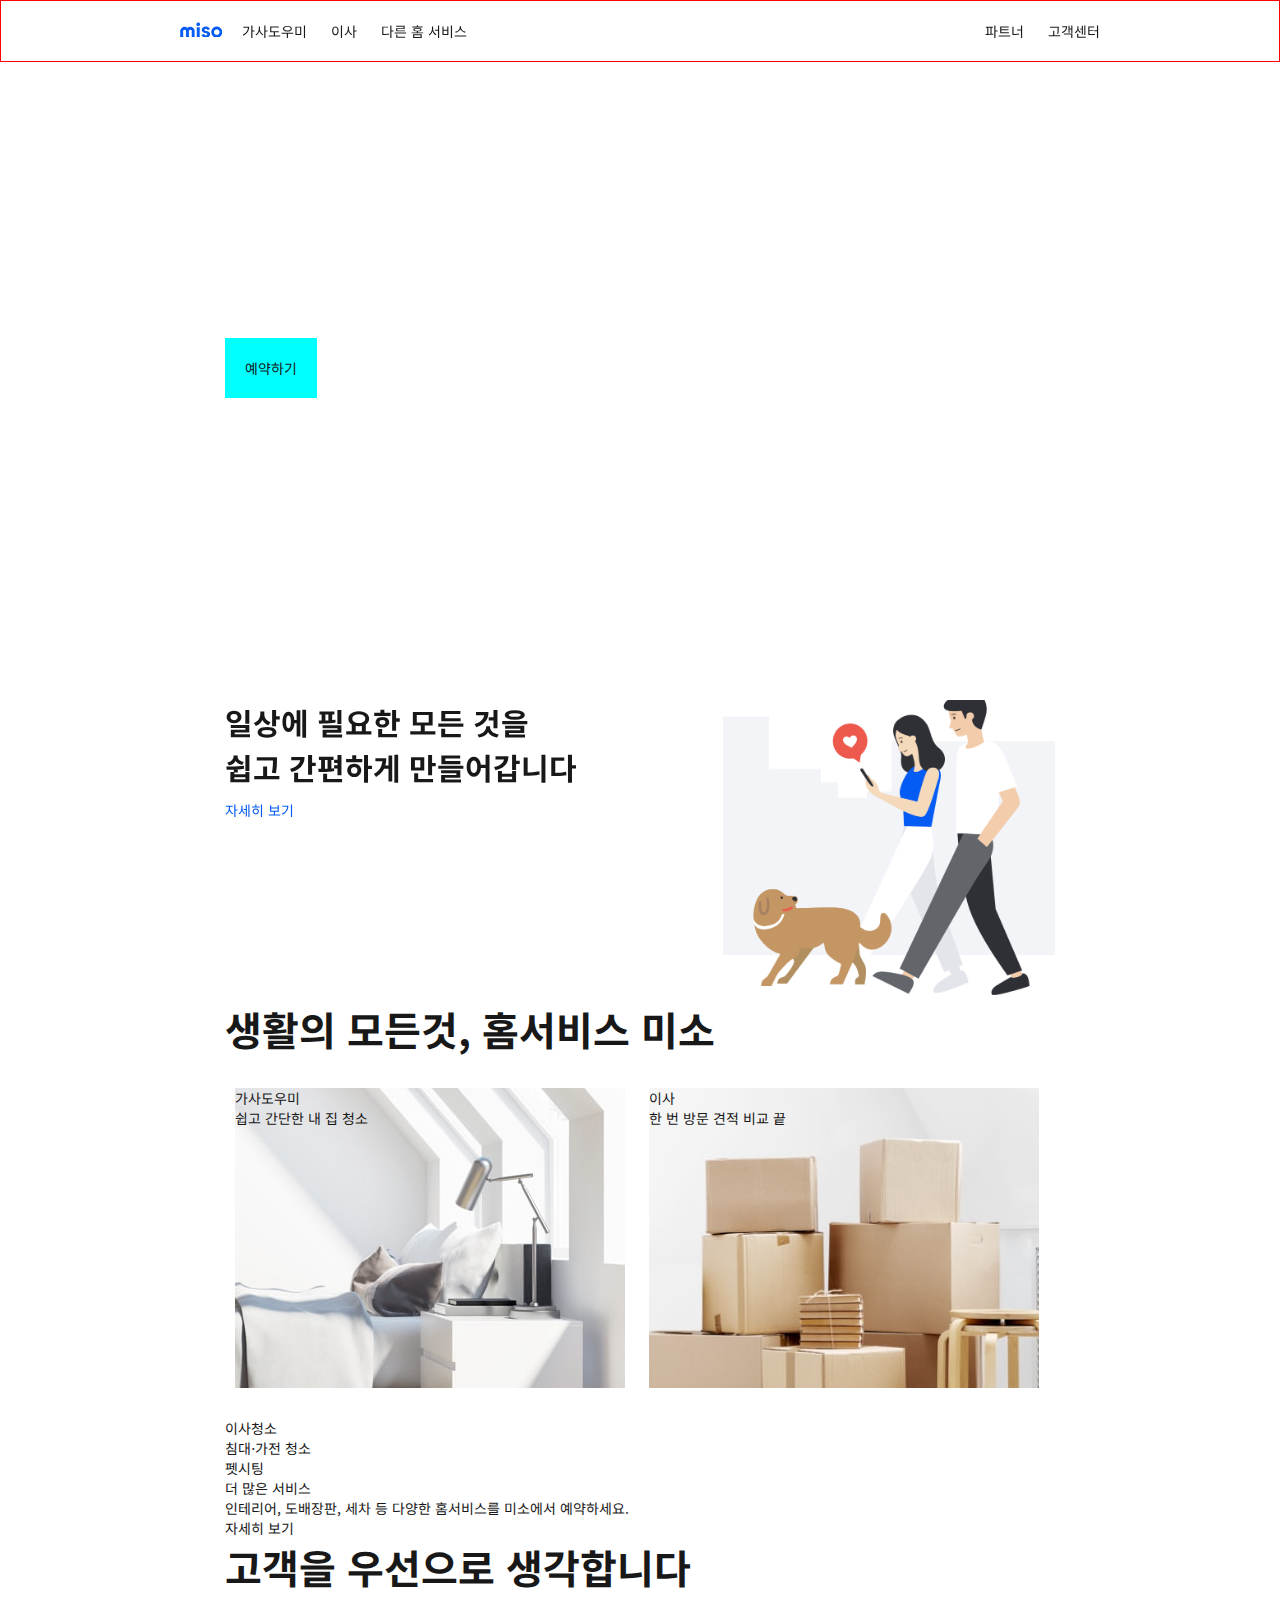
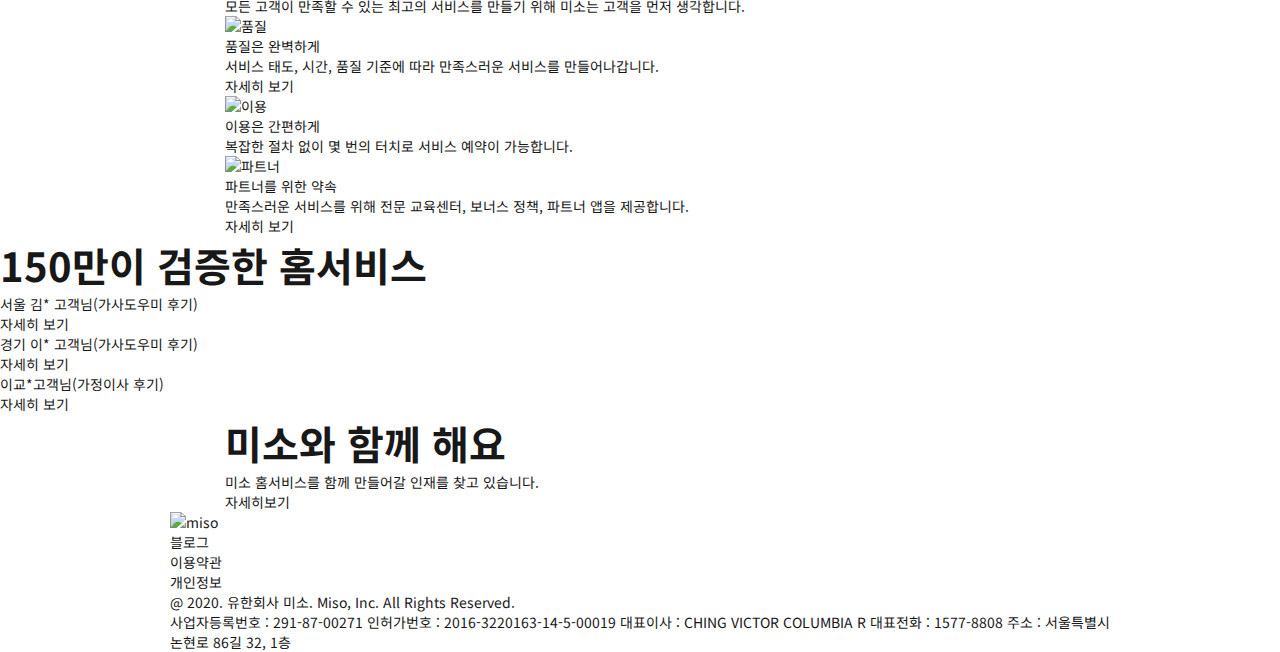
==== main.html @ 829ff360 "미소 css 추가" ====
<!DOCTYPE html>
<html lang="ko">
<head>
    <meta charset="UTF-8">
    <meta name="viewport" content="width=device-width, initial-scale=1.0">
    <meta http-equiv="X-UA-Compatible" content="ie=edge">
    <title>미소</title>
    <link rel="stylesheet" href="./assets/css/reset.css">
    <link rel="stylesheet" href="./assets/css/main.css">
</head>
<body>
    <header class="header">
        <div class="inner-hf">
            <h1 class="header-logo">
                <a href="#">
                    <img src="./assets/images/img-logo.png" alt="miso">
                </a>
            </h1>
            <nav class="header-nav">
                <ul class="header-menu">
                    <li><a href="" title="가사도우미 서비스">가사도우미</a></li>
                    <li><a href="" title="이사 서비스">이사</a></li>
                    <li>
                        <span title="다른 홈 서비스:이사청소, 침대가전청소, 펫시팅, 더많은 서비스" tabindex="0">다른 홈 서비스</span>
                        <ul class="header-menu-list" hidden>
                            <li><a href="" title="이사청소 서비스">이사청소</a></li>
                            <li><a href="" title="침대가전청소 서비스">침대&sdot;가전 청소</a></li>
                            <li><a href="" title="펫시팅 서비스">펫시팅</a></li>
                            <li><a href="" title="인테리어, 도배장판, 세차 등 다양한 홈서비스">더 많은 서비스</a></li>
                        </ul>                    
                    </li>
                </ul>
                <ul class="header-submenu">
                    <li><a href="">파트너</a></li>
                    <li><a href="">고객센터</a></li>
                </ul>
            </nav>
        </div>
    </header>
    <section class="visual">
        <div class="reservation inner">
            <h2 class="a11y-hidden">
                미소의 예약하기
            </h2>
            <a href="./reservation/reservation.html">예약하기</a>
            <strong>미소<br/> 일상의 변화</strong>
            <p>모두의 일상이 행복하도록<br/> 미소가 함께할게요</p>
        </div>
    </section>
    <section class="branding inner">
        <h2 class="a11y-hidden">
            미소는 이런 회사입니다.
        </h2>
        <a href="#" class="link">자세히 보기</a>
        <p>일상에 필요한 모든 것을<br/> 쉽고 간편하게 만들어갑니다</p>
    </section>
    <main class="main inner">
        <h2 class="a11y-hidden">            
            미소의 전체 서비스
        </h2>
        <em >생활의 모든것, 홈서비스 미소</em>
        <section class="main-helper">
            <a href="#">
                <h3>가사도우미</h3>
                <p>쉽고 간단한 내 집 청소</p>
            </a>
        </section>
        <section class="main-move">
            <a href="#">
                <h3>이사</h3>
                <p>한 번 방문 견적 비교 끝</p>
            </a>
        </section>
        <section class="main-cleaning">
            <a href="#">
                <h3>이사청소</h3>
            </a>
        </section>
        <section class="main-living">
            <a href="#">
                <h3>침대&sdot;가전 청소</h3>
            </a>
        </section>
        <secion class="main-pet">
            <a href="#">
                <h3>펫시팅</h3>
            </a>
        </secion>
        <section class="main-serviceMore">
           <h3>더 많은 서비스</h3> 
           <p>인테리어, 도배장판, 세차 등 다양한 홈서비스를 미소에서 예약하세요.</p>
           <a href="">자세히 보기</a>
        </section>
    </main>
    <section class="belief inner">
        <h2 class="a11y-hidden">
            미소의 브랜드 철학
        </h2>
        <em>고객을 우선으로 생각합니다</em>
        <p>모든 고객이 만족할 수 있는 최고의 서비스를 만들기 위해 미소는 고객을 먼저 생각합니다.</p>
        <article class="belief-quality">
            <img src="" alt="품질">
            <p>품질은 완벽하게</p>
            <p>서비스 태도, 시간, 품질 기준에 따라 만족스러운 서비스를 만들어나갑니다.</p>
            <a href="#">자세히 보기</a>
        </article>
        <article class="belief-use">
            <img src="" alt="이용">
            <p>이용은 간편하게</p>
            <p>복잡한 절차 없이 몇 번의 터치로 서비스 예약이 가능합니다.</p>
            <div class="app-store">
                <a href="" title="app store download"></a>
                <a href=""title="google play store download"></a>
            </div>
        </article>
        <article class="belief-partner">
            <img src="" alt="파트너">
            <p>파트너를 위한 약속</p>
            <p>만족스러운 서비스를 위해 전문 교육센터, 보너스 정책, 파트너 앱을 제공합니다.</p>
            <a href="#">자세히 보기</a>
        </article>        
    </section>
    <section class="review">
        <h2 class="a11y-hidden">
            미소 서비스의 리뷰입니다.
        </h2>
        <em>150만이 검증한 홈서비스</em>
        <article class="review-box">
            <div></div>
            <p>서울 김* 고객님(가사도우미 후기)</p>
            <p></p>
            <a href="" title="리뷰 자세히보기">자세히 보기</a>
        </article>
        <article class="review-box">
            <div></div>
            <p>경기 이* 고객님(가사도우미 후기)</p>
            <p></p>
            <a href="" title="리뷰 자세히보기">자세히 보기</a>
        </article>
        <article class="review-box">
            <div></div>
            <p>이교*고객님(가정이사 후기)</p>
            <p></p>
            <a href="" title="리뷰 자세히보기">자세히 보기</a>
        </article>
    </section>
    <section class="together inner">
        <h2 class="a11y-hidden">
            미소의 인재채용 
        </h2>        
        <em>미소와 함께 해요</em>
        <p>미소 홈서비스를 함께 만들어갈 인재를 찾고 있습니다.</p>
        <a href="#" title="인재채용 자세히보기">자세히보기</a>
    </section>
    <div class="footer-bg">
        <footer class="footer inner-hf">
            <a href="#"><img src="" alt="miso"></a>
            <ul>
                <li><a href="">블로그</a></li>
                <li><a href="">이용약관</a></li>
                <li><a href="">개인정보</a></li>
            </ul>
            <small class="copyright">@ 2020. 유한회사 미소. Miso, Inc. All Rights Reserved.</small>
            <address class="address">
                <span>사업자등록번호 : 291-87-00271 </span>
                <span>인허가번호 : 2016-3220163-14-5-00019</span>
                <span>대표이사 : CHING VICTOR COLUMBIA R</span>
                <span>대표전화 : <a href="#" tel="1577-8808">1577-8808</a href="" ></span>
                <span>주소 : 서울특별시 논현로 86길 32, 1층</span>
            </address>
            <a href=".header" title="웹 페이지 상단으로 가기"></a>
        </footer>
    </div>
</body>
</html>
---- assets/css/main.css ----
@charset "utf-8";
@import url('https://fonts.googleapis.com/css?family=Montserrat:100,200,300,400,500,600,700,800,900|Noto+Sans+KR:100,300,400,500,700,900&display=swap&subset=korean');

body {
    font-family: 'Noto Sans KR', 'Montserrat', sans-serif;
}
strong {
    font-size: 40px;
    font-weight: 700;
    color:#fff;
}
em {
    font-size: 40px;
    font-weight: 700;
}
.link {
    color:#055cf5;
}
.link::after{

}

/* Header */
.header {
    position: fixed;
    top: 0;
    left: 0;
    width: 100%;
    padding: 20px 0;
    border:1px solid red;
}
.inner-hf {
    width: 940px;
    margin: 0 auto;
}
.inner {
    width: 830px;
    margin: 0 auto;
}
.header .header-logo {
    float: left;
}
.header .header-logo a {
    display: block;
    padding: 0 10px;
}
.header-nav {
}
.header-menu {
    float: left;
}
.header-menu > li {
    display: inline-block;
    padding: 0 10px;
}
.header-menu li > a {}
.header-menu span {}
.header-menu-list {
    float: right;
}
.header-menu-list li {
}
.header-menu-list li a {}
.header-submenu {
    float: right;
    
}
.header-submenu li {
    display: inline-block;
    padding: 0 10px;
}
.header-submenu a {}
/* visual */
.visual {
    height: 700px;
}
.visual .reservation {
    padding: 120px 0;
    position: relative;
}
.reservation a {
    background-color: aqua;
    padding: 20px;
    position: absolute;
    bottom:0;
    left:0;
}
.reservation p {
    color:#fff;
    line-height: 1.5;
}
/* branding */
.branding {
    background-image: url(../images/main-2@2x.png);
    background-size: 40%;
    background-repeat: no-repeat;
    height:300px;
    background-position: bottom right;
    position: relative;
}
.branding .link{
    position: absolute;
    bottom:60%;
}
.branding p{
    font-size: 30px;
    font-weight:bold;
    line-height: 1.5;
}
/* main */
.main-helper, .main-move{
    display:inline-block;
    width:390px;
    height:300px;
    margin: 30px 10px;
}
.main-helper a{
    display:block;
    background: url(../images/main-3-1-desktop@2x.jpg) 100% no-repeat;
    height: 100%;
}
.main-move a{
    display:block;
    background: url(../images/main-3-2-desktop@2x.jpg) 100% no-repeat;
    height: 100%;
}
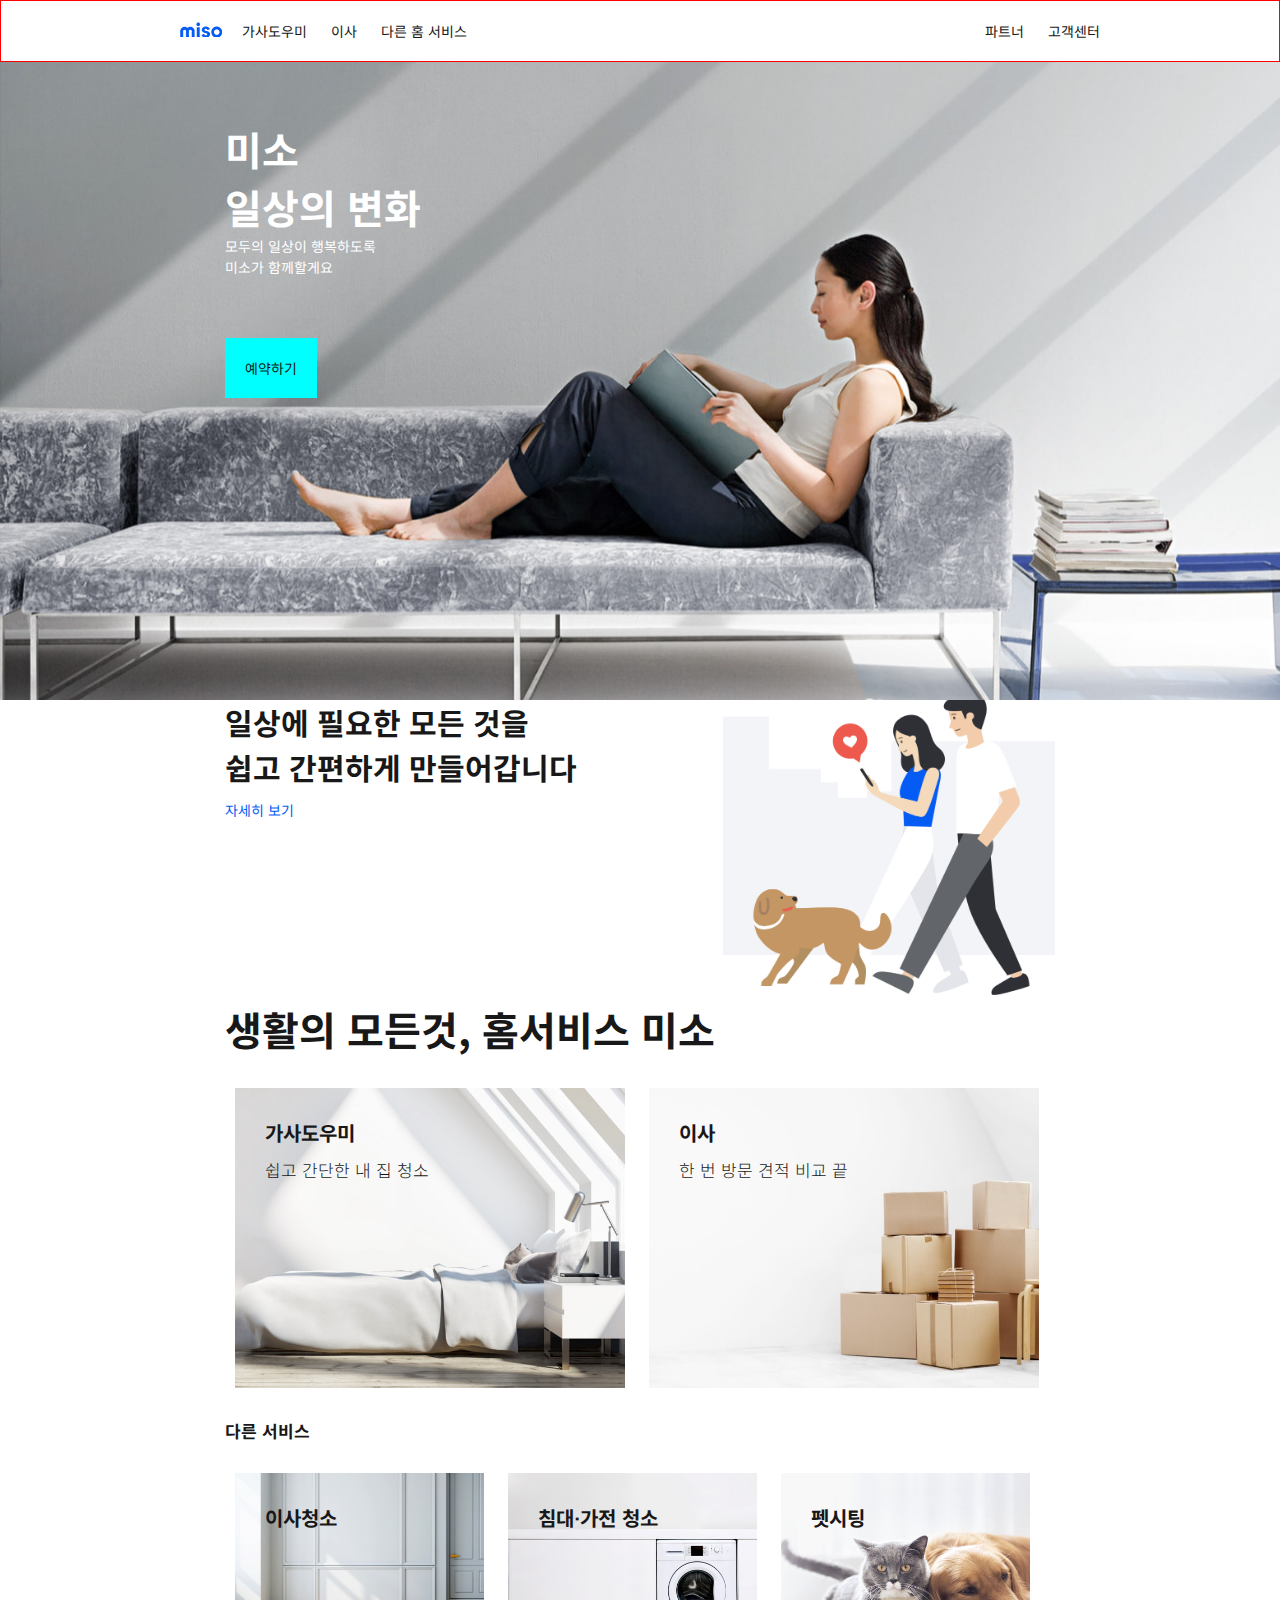
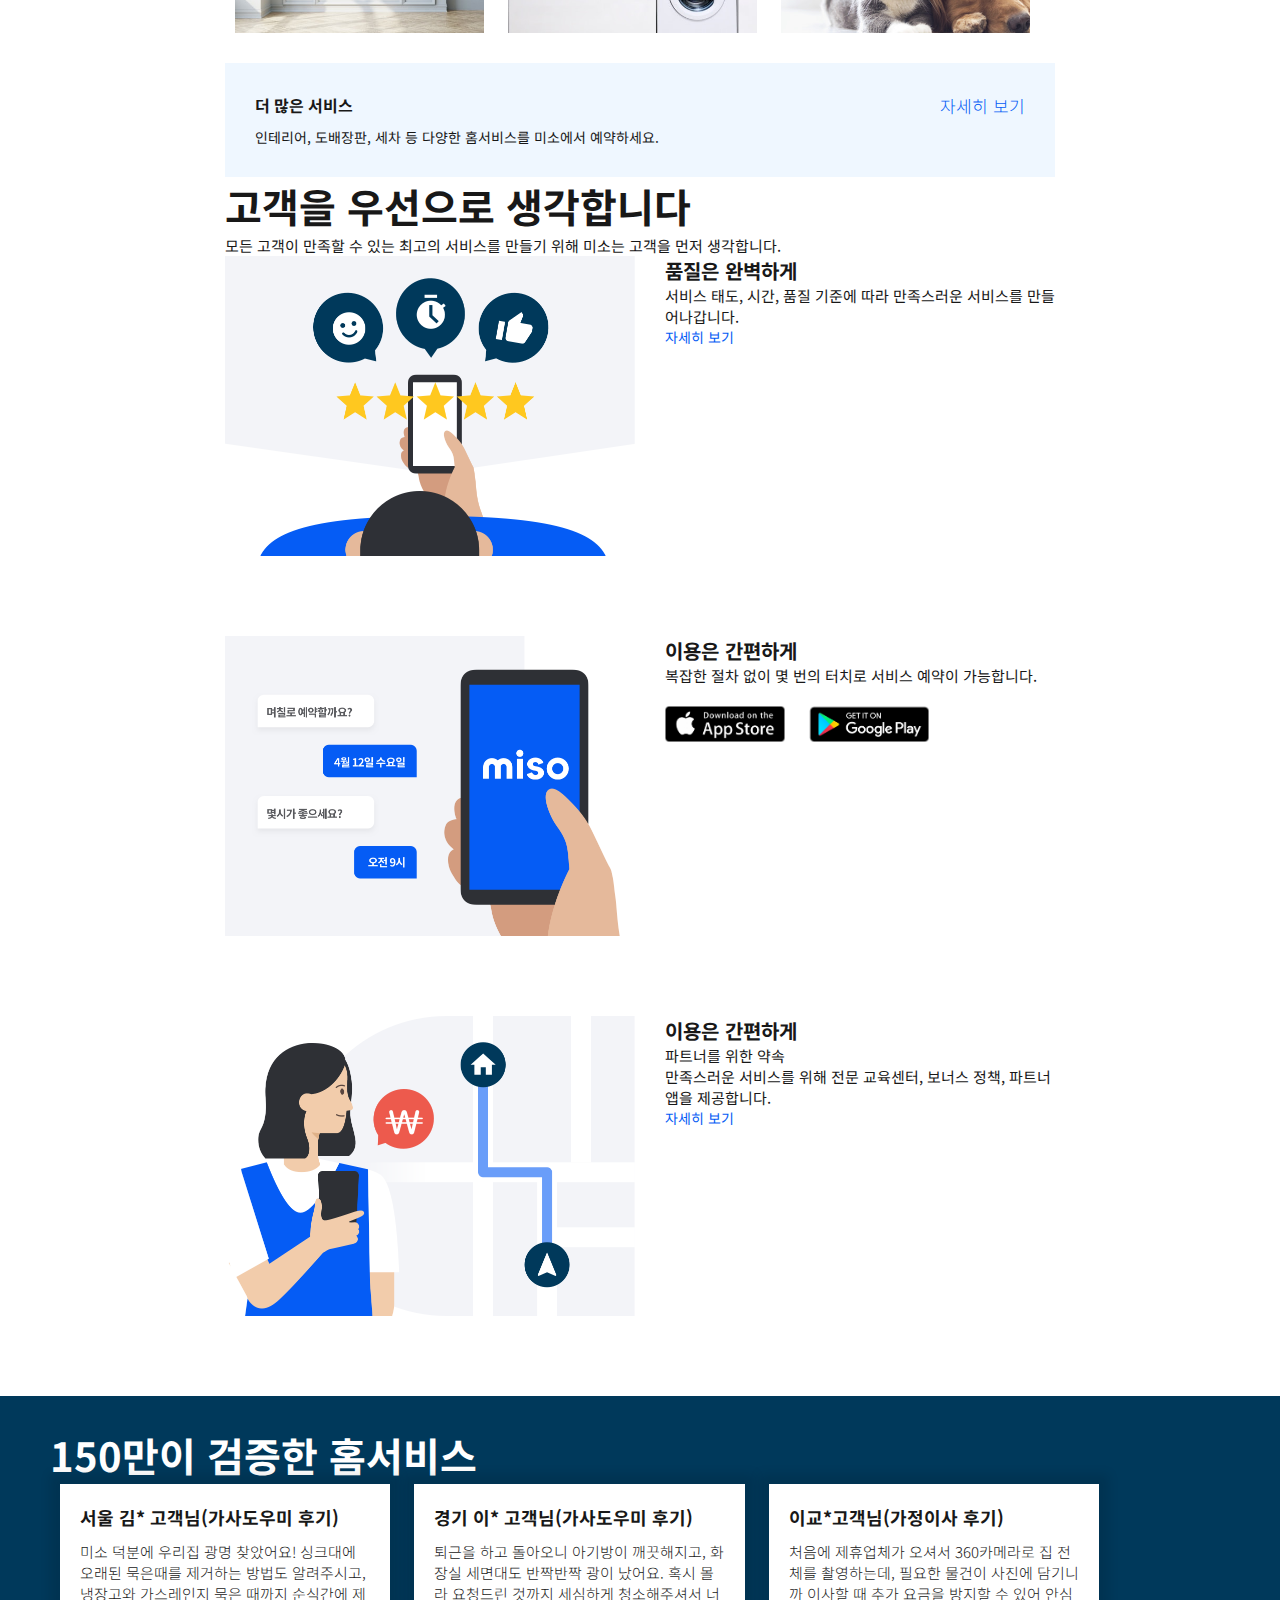
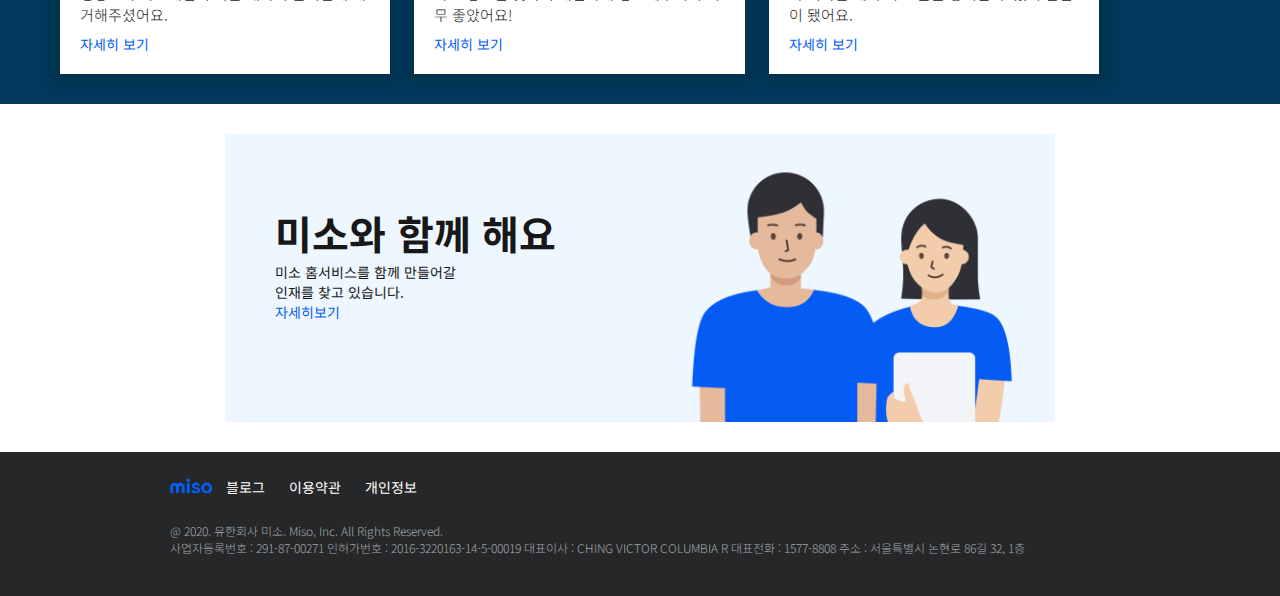
==== commit 9a9fc20e: "미소 메인페이지 수정" ====
--- a/main.html
+++ b/main.html
@@ -71,6 +71,7 @@
                 <p>한 번 방문 견적 비교 끝</p>
             </a>
         </section>
+        <p class="sub-title">다른 서비스</p>
         <section class="main-cleaning">
             <a href="#">
                 <h3>이사청소</h3>
@@ -89,7 +90,7 @@
         <section class="main-serviceMore">
            <h3>더 많은 서비스</h3> 
            <p>인테리어, 도배장판, 세차 등 다양한 홈서비스를 미소에서 예약하세요.</p>
-           <a href="">자세히 보기</a>
+           <a href="#" class="link">자세히 보기</a>
         </section>
     </main>
     <section class="belief inner">
@@ -99,25 +100,26 @@
         <em>고객을 우선으로 생각합니다</em>
         <p>모든 고객이 만족할 수 있는 최고의 서비스를 만들기 위해 미소는 고객을 먼저 생각합니다.</p>
         <article class="belief-quality">
-            <img src="" alt="품질">
-            <p>품질은 완벽하게</p>
+            <img src="./assets/images/main-4-1@2x.png" alt="품질">
+            <p class="title">품질은 완벽하게</p>
             <p>서비스 태도, 시간, 품질 기준에 따라 만족스러운 서비스를 만들어나갑니다.</p>
-            <a href="#">자세히 보기</a>
+            <a href="#" class="link">자세히 보기</a>
         </article>
         <article class="belief-use">
-            <img src="" alt="이용">
-            <p>이용은 간편하게</p>
+            <img src="./assets/images/main-4-2@2x.png" alt="이용">
+            <p class="title">이용은 간편하게</p>
             <p>복잡한 절차 없이 몇 번의 터치로 서비스 예약이 가능합니다.</p>
             <div class="app-store">
                 <a href="" title="app store download"></a>
-                <a href=""title="google play store download"></a>
+                <a href="" title="google play store download"></a>
             </div>
         </article>
         <article class="belief-partner">
-            <img src="" alt="파트너">
-            <p>파트너를 위한 약속</p>
+            <img src="./assets/images/main-4-3@2x.png" alt="파트너">
+            <p class="title">이용은 간편하게</p>
+            <p >파트너를 위한 약속</p>
             <p>만족스러운 서비스를 위해 전문 교육센터, 보너스 정책, 파트너 앱을 제공합니다.</p>
-            <a href="#">자세히 보기</a>
+            <a href="#" class="link">자세히 보기</a>
         </article>        
     </section>
     <section class="review">
@@ -127,21 +129,21 @@
         <em>150만이 검증한 홈서비스</em>
         <article class="review-box">
             <div></div>
-            <p>서울 김* 고객님(가사도우미 후기)</p>
-            <p></p>
-            <a href="" title="리뷰 자세히보기">자세히 보기</a>
+            <p class="title">서울 김* 고객님(가사도우미 후기)</p>
+            <p class="txt">미소 덕분에 우리집 광명 찾았어요! 싱크대에 오래된 묵은때를 제거하는 방법도 알려주시고, 냉장고와 가스레인지 묵은 때까지 순식간에 제거해주셨어요.</p>
+            <a href="" class="link" title="리뷰 자세히보기">자세히 보기</a>
         </article>
         <article class="review-box">
             <div></div>
-            <p>경기 이* 고객님(가사도우미 후기)</p>
-            <p></p>
-            <a href="" title="리뷰 자세히보기">자세히 보기</a>
+            <p class="title">경기 이* 고객님(가사도우미 후기)</p>
+            <p class="txt">퇴근을 하고 돌아오니 아기방이 깨끗해지고, 화장실 세면대도 반짝반짝 광이 났어요. 혹시 몰라 요청드린 것까지 세심하게 청소해주셔서 너무 좋았어요!</p>
+            <a href="" class="link" title="리뷰 자세히보기">자세히 보기</a>
         </article>
         <article class="review-box">
             <div></div>
-            <p>이교*고객님(가정이사 후기)</p>
-            <p></p>
-            <a href="" title="리뷰 자세히보기">자세히 보기</a>
+            <p class="title">이교*고객님(가정이사 후기)</p>
+            <p class="txt">처음에 제휴업체가 오셔서 360카메라로 집 전체를 촬영하는데, 필요한 물건이 사진에 담기니까 이사할 때 추가 요금을 방지할 수 있어 안심이 됐어요.</p>
+            <a href="#" class="link" title="리뷰 자세히보기">자세히 보기</a>
         </article>
     </section>
     <section class="together inner">
@@ -149,12 +151,12 @@
             미소의 인재채용 
         </h2>        
         <em>미소와 함께 해요</em>
-        <p>미소 홈서비스를 함께 만들어갈 인재를 찾고 있습니다.</p>
-        <a href="#" title="인재채용 자세히보기">자세히보기</a>
+        <p>미소 홈서비스를 함께 만들어갈<br/> 인재를 찾고 있습니다.</p>
+        <a href="#" class="link"title="인재채용 자세히보기">자세히보기</a>
     </section>
     <div class="footer-bg">
-        <footer class="footer inner-hf">
-            <a href="#"><img src="" alt="miso"></a>
+        <footer class="footer inner-hf clearfix">
+            <a href="#"><img src="./assets/images/img-logo.png" alt="miso"></a>
             <ul>
                 <li><a href="">블로그</a></li>
                 <li><a href="">이용약관</a></li>
--- a/assets/css/main.css
+++ b/assets/css/main.css
@@ -4,6 +4,7 @@
 body {
     font-family: 'Noto Sans KR', 'Montserrat', sans-serif;
 }
+
 strong {
     font-size: 40px;
     font-weight: 700;
@@ -28,6 +29,8 @@
     width: 100%;
     padding: 20px 0;
     border:1px solid red;
+    z-index: 999;
+    background-color: #fff;
 }
 .inner-hf {
     width: 940px;
@@ -73,6 +76,8 @@
 /* visual */
 .visual {
     height: 700px;
+    background: url(../images/main-01-desktop.jpg) no-repeat;
+    background-size: cover;
 }
 .visual .reservation {
     padding: 120px 0;
@@ -116,11 +121,205 @@
 }
 .main-helper a{
     display:block;
-    background: url(../images/main-3-1-desktop@2x.jpg) 100% no-repeat;
+    background: url(../images/main-3-1-desktop@2x.jpg) 50% 50% no-repeat;
+    background-size: cover;
     height: 100%;
 }
 .main-move a{
     display:block;
-    background: url(../images/main-3-2-desktop@2x.jpg) 100% no-repeat;
-    height: 100%;
+    background: url(../images/main-3-2-desktop@2x.jpg) 50% 50% no-repeat;
+    background-size: cover;
+    height: 100%;
+}
+.main h3 {
+    font-size: 20px;
+    font-weight: bold;
+    margin-bottom: 10px;
+}
+.main .sub-title {
+    font-size: 1.7rem;
+    font-weight: bold;
+}
+.main-cleaning, .main-living, .main-pet{
+    display:inline-block;
+    width: 30%;
+    height:160px;
+    margin: 30px 10px;
+}
+.main-cleaning a{
+    display:block;
+    background: url(../images/main-3-3-desktop@2x.jpg) 50% 50% no-repeat;
+    background-size: cover;
+    height: 100%;
+}
+.main-living a{
+    display:block;
+    background: url(../images/main-3-4-desktop@2x.jpg) 50% 50% no-repeat;
+    background-size: cover;
+    height: 100%;
+}
+.main-pet a{
+    display:block;
+    background: url(../images/main-3-5-desktop@2x.jpg) 50% 50% no-repeat;
+    background-size: cover;
+    height: 100%;
+}
+.main h3 {
+    font-size: 2rem;
+    font-weight: bold;
+    padding-top: 30px;
+}
+.main [class^="main-"]>a{
+    font-size: 1.7rem;
+    font-weight: 300;
+    padding-left: 30px;
+}
+.main-serviceMore {
+    position: relative;
+    background-color: #eff7ff;
+    padding: 30px;
+}
+.main-serviceMore h3 {
+    font-size: 1.6rem;
+    font-weight: bold;
+    padding: 0;
+}
+.main-serviceMore h3::before {
+    content: "";
+}
+.main-serviceMore p {
+    font-size: 1.4rem;
+}
+.main-serviceMore a {
+    position: absolute;
+    top: 30px;
+    right: 30px;
+}
+/* 브래든 철학 */
+.belief p {
+    font-size: 1.7rem;
+    font-weight: 400;
+}
+.belief img {
+    /* display:inline-block; */
+    width: 410px;
+    height: 300px;
+    float: left;
+    margin-right: 30px;
+}
+[class^="belief-"] {
+    width: 100%;
+    height: 380px;
+    
+}
+.belief .title {
+    font-size: 2rem;
+    font-weight: bold;
+}
+.belief P {
+    font-size: 1.5rem;
+    font-weight: 400;
+}
+.belief .app-store a {
+    
+} {}
+.belief .app-store a:nth-child(1) {
+    display: inline-block;
+    width: 120px;
+    height: 60px;
+    background: url(../images/appstore.png) no-repeat;
+    background-size: 100%;
+    margin: 20px 20px 0 0;
+}
+.belief .app-store a:nth-child(2) {
+    display: inline-block;
+    width: 120px;
+    height: 60px;
+    background: url(../images/googleplay.png) no-repeat;
+    background-size: 100%;
+}
+.review {
+    padding: 30px 50px;
+    background-color: #00395b;
+}
+.review em {
+    display: block;
+    color: #fff;
+}
+.review-box {
+    position: relative;
+    display: inline-block;
+    width: 28%;
+    height: 190px;
+    background-color: #fff;
+    box-shadow: 0 0 10px 10px rgba(0,0,0,.1);
+    margin: 0 10px;
+    padding: 20px;
+}
+.review-box .title {
+    font-size: 1.8rem;
+    font-weight: bold;
+    line-height: 1.5;
+    padding-bottom: 10px;
+}
+.review-box .txt {
+    font-size: 1.5rem;
+    font-weight: 300;
+    height: 86px;
+    overflow: hidden;
+}
+.review-box .link {
+    position: absolute;
+    bottom: 20px;
+    left: 20px;
+}
+/* 인재채용 */
+.together {
+    padding: 70px 50px 100px;
+    background-color: #eef7ff;
+    margin: 30px auto;
+    background-image: url(../images/hiring@2x.png);
+    background-repeat: no-repeat;
+    background-position: right bottom;
+    background-size: contain;
+}
+.together h2 {
+    font-size: 2rem;
+
+}
+
+/* footer */
+.footer-bg {
+    background: #262728;
+
+}
+.footer {
+    padding: 20px 0;
+}
+.footer img {
+    
+}
+.footer ul {
+    display:inline-block;
+}
+.footer li {
+    display: inline-block;
+    color: #fff;
+    padding: 5px 10px;
+}
+.footer a {
+    display:inline-block;
+}
+.copyright {
+    display: block;
+    color: #a3a7ae;
+    font-size: 1.2rem;
+    font-weight: 300;
+    margin-top: 20px;
+}
+.address {
+    display: block;
+    color: #a3a7ae;
+    font-size: 1.2rem;
+    font-weight: 300;
 }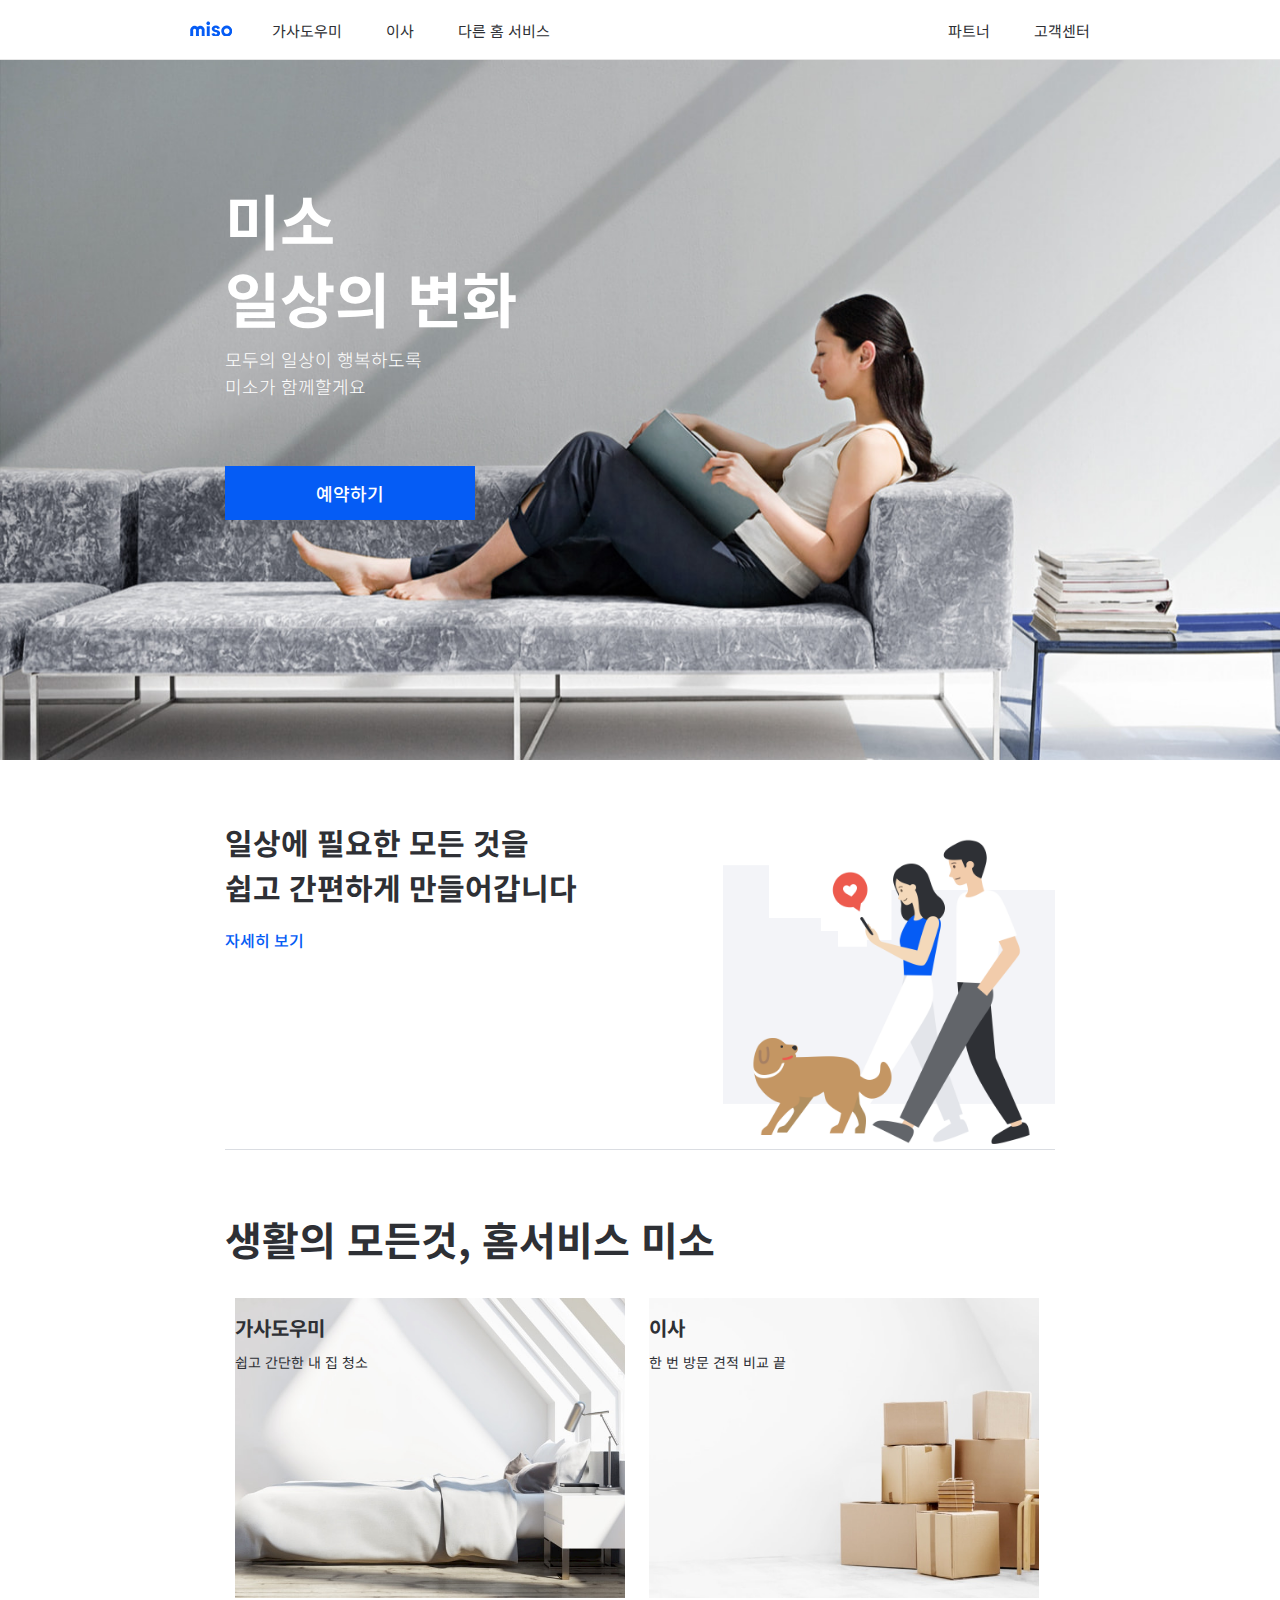
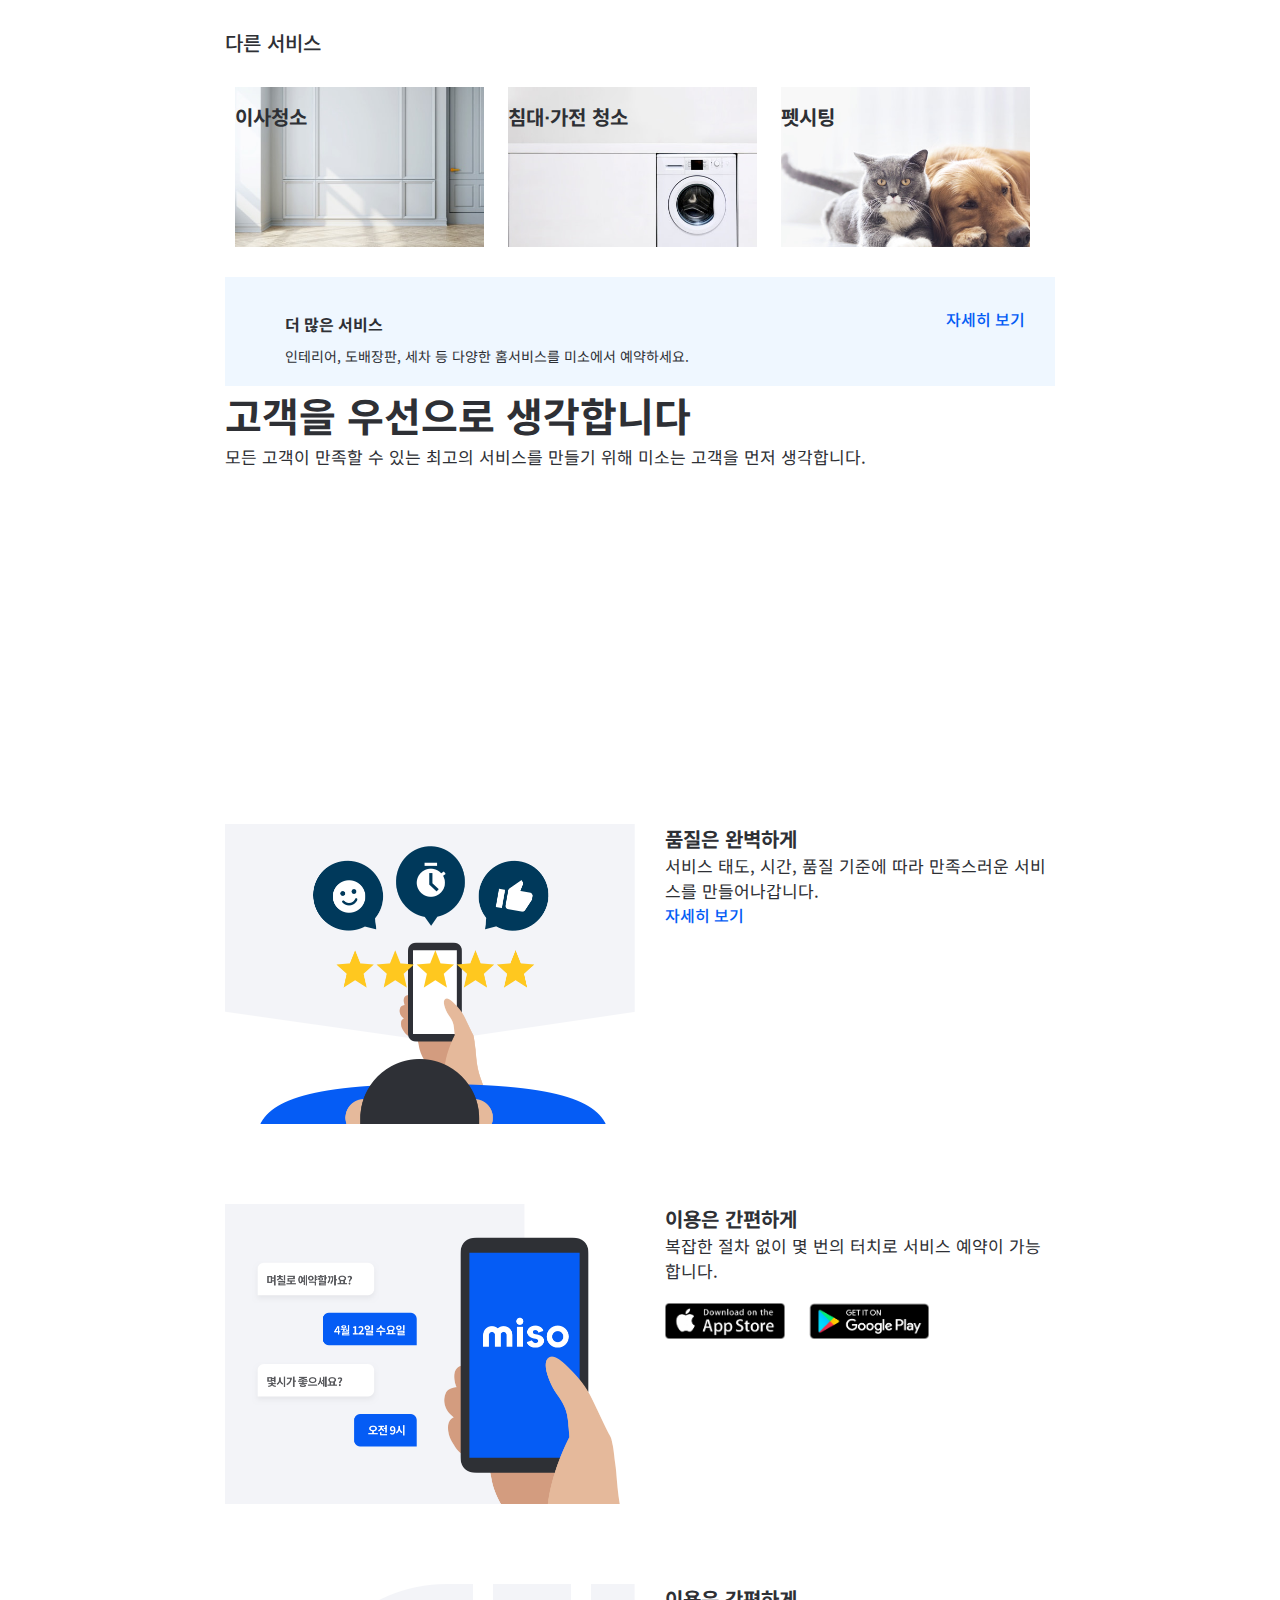
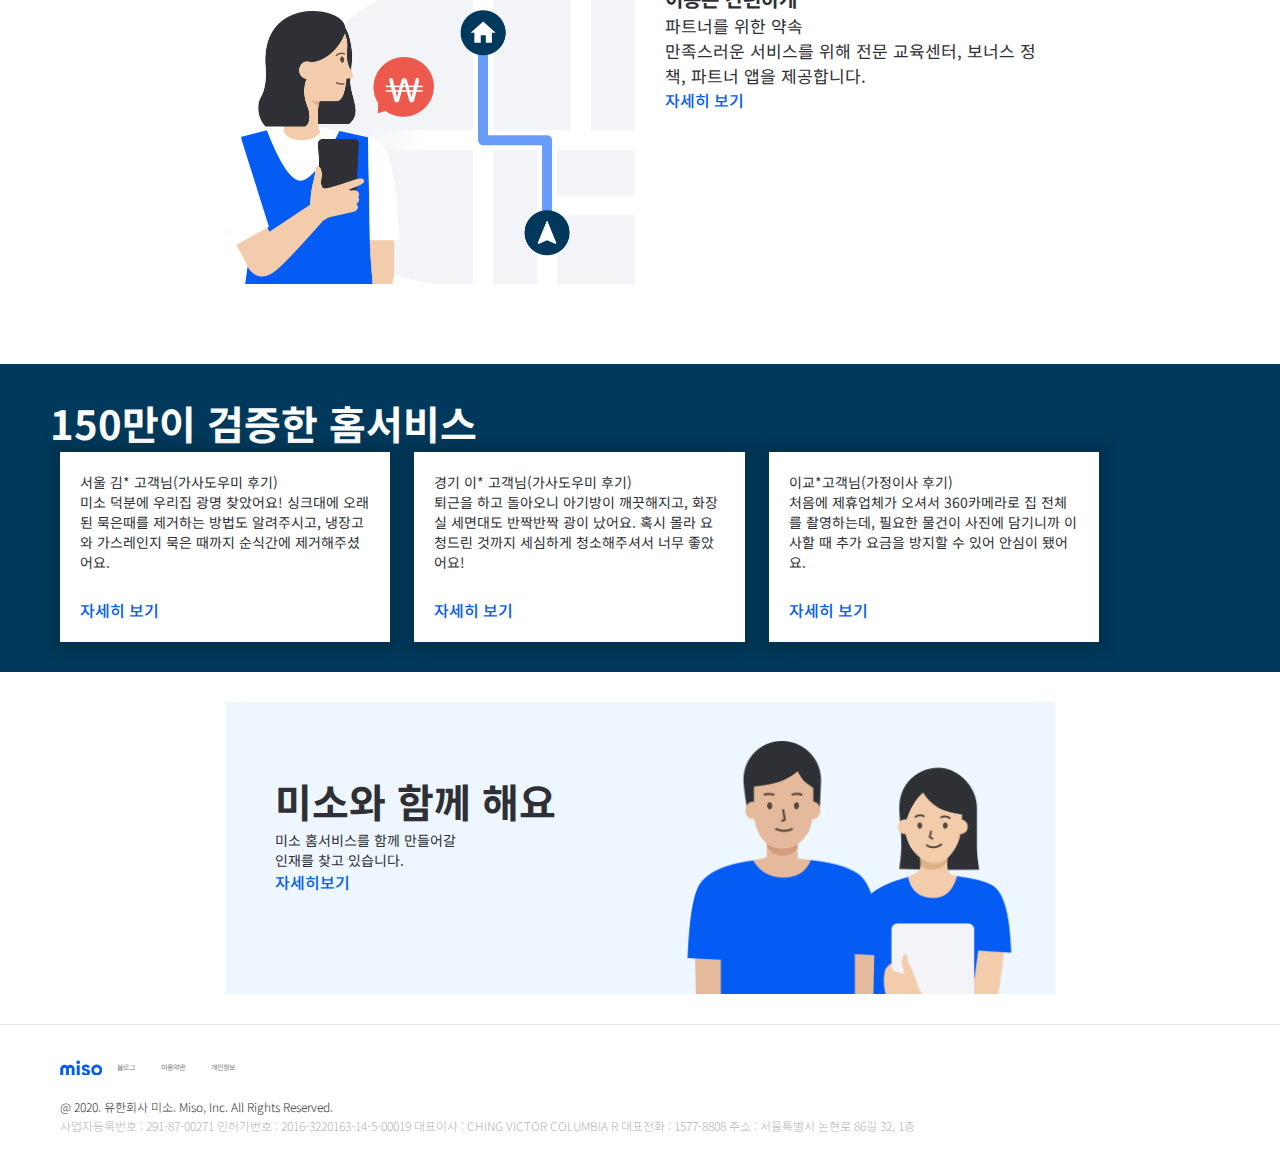
==== commit 1ba5f9b8: "미소 css 모듈화" ====
--- a/main.html
+++ b/main.html
@@ -6,7 +6,7 @@
     <meta http-equiv="X-UA-Compatible" content="ie=edge">
     <title>미소</title>
     <link rel="stylesheet" href="./assets/css/reset.css">
-    <link rel="stylesheet" href="./assets/css/main.css">
+    <link rel="stylesheet" href="./assets/css/style.css">
 </head>
 <body>
     <header class="header">
@@ -21,7 +21,8 @@
                     <li><a href="" title="가사도우미 서비스">가사도우미</a></li>
                     <li><a href="" title="이사 서비스">이사</a></li>
                     <li>
-                        <span title="다른 홈 서비스:이사청소, 침대가전청소, 펫시팅, 더많은 서비스" tabindex="0">다른 홈 서비스</span>
+                        <span title="다른 홈 서비스:이사청소, 침대가전청소, 펫시팅, 더많은 서비스" tabindex="0">
+                            <a href="./more.html">다른 홈 서비스</a></span>
                         <ul class="header-menu-list" hidden>
                             <li><a href="" title="이사청소 서비스">이사청소</a></li>
                             <li><a href="" title="침대가전청소 서비스">침대&sdot;가전 청소</a></li>
@@ -42,9 +43,9 @@
             <h2 class="a11y-hidden">
                 미소의 예약하기
             </h2>
-            <a href="./reservation/reservation.html">예약하기</a>
-            <strong>미소<br/> 일상의 변화</strong>
-            <p>모두의 일상이 행복하도록<br/> 미소가 함께할게요</p>
+            <a class="btn-reservation" href="./reservation/reservation.html">예약하기</a>
+            <strong class="visual-title">미소<br/> 일상의 변화</strong>
+            <p  class="visual-txt">모두의 일상이 행복하도록<br/> 미소가 함께할게요</p>
         </div>
     </section>
     <section class="branding inner">
@@ -52,13 +53,13 @@
             미소는 이런 회사입니다.
         </h2>
         <a href="#" class="link">자세히 보기</a>
-        <p>일상에 필요한 모든 것을<br/> 쉽고 간편하게 만들어갑니다</p>
+        <p class="branding-title">일상에 필요한 모든 것을<br/> 쉽고 간편하게 만들어갑니다</p>
     </section>
     <main class="main inner">
         <h2 class="a11y-hidden">            
             미소의 전체 서비스
         </h2>
-        <em >생활의 모든것, 홈서비스 미소</em>
+        <em class="main-title">생활의 모든것, 홈서비스 미소</em>
         <section class="main-helper">
             <a href="#">
                 <h3>가사도우미</h3>
@@ -88,17 +89,17 @@
             </a>
         </secion>
         <section class="main-serviceMore">
-           <h3>더 많은 서비스</h3> 
-           <p>인테리어, 도배장판, 세차 등 다양한 홈서비스를 미소에서 예약하세요.</p>
-           <a href="#" class="link">자세히 보기</a>
+            <h3>더 많은 서비스</h3> 
+            <p>인테리어, 도배장판, 세차 등 다양한 홈서비스를 미소에서 예약하세요.</p>
+            <a href="#" class="link">자세히 보기</a>
         </section>
     </main>
     <section class="belief inner">
         <h2 class="a11y-hidden">
             미소의 브랜드 철학
         </h2>
-        <em>고객을 우선으로 생각합니다</em>
-        <p>모든 고객이 만족할 수 있는 최고의 서비스를 만들기 위해 미소는 고객을 먼저 생각합니다.</p>
+        <em class="main-title">고객을 우선으로 생각합니다</em>
+        <p class="belief-text">모든 고객이 만족할 수 있는 최고의 서비스를 만들기 위해 미소는 고객을 먼저 생각합니다.</p>
         <article class="belief-quality">
             <img src="./assets/images/main-4-1@2x.png" alt="품질">
             <p class="title">품질은 완벽하게</p>
@@ -126,23 +127,23 @@
         <h2 class="a11y-hidden">
             미소 서비스의 리뷰입니다.
         </h2>
-        <em>150만이 검증한 홈서비스</em>
+        <em class="main-title">150만이 검증한 홈서비스</em>
         <article class="review-box">
             <div></div>
-            <p class="title">서울 김* 고객님(가사도우미 후기)</p>
-            <p class="txt">미소 덕분에 우리집 광명 찾았어요! 싱크대에 오래된 묵은때를 제거하는 방법도 알려주시고, 냉장고와 가스레인지 묵은 때까지 순식간에 제거해주셨어요.</p>
+            <p class="review-title">서울 김* 고객님(가사도우미 후기)</p>
+            <p class="review-text">미소 덕분에 우리집 광명 찾았어요! 싱크대에 오래된 묵은때를 제거하는 방법도 알려주시고, 냉장고와 가스레인지 묵은 때까지 순식간에 제거해주셨어요.</p>
             <a href="" class="link" title="리뷰 자세히보기">자세히 보기</a>
         </article>
         <article class="review-box">
             <div></div>
-            <p class="title">경기 이* 고객님(가사도우미 후기)</p>
-            <p class="txt">퇴근을 하고 돌아오니 아기방이 깨끗해지고, 화장실 세면대도 반짝반짝 광이 났어요. 혹시 몰라 요청드린 것까지 세심하게 청소해주셔서 너무 좋았어요!</p>
+            <p class="review-title">경기 이* 고객님(가사도우미 후기)</p>
+            <p class="review-text">퇴근을 하고 돌아오니 아기방이 깨끗해지고, 화장실 세면대도 반짝반짝 광이 났어요. 혹시 몰라 요청드린 것까지 세심하게 청소해주셔서 너무 좋았어요!</p>
             <a href="" class="link" title="리뷰 자세히보기">자세히 보기</a>
         </article>
         <article class="review-box">
             <div></div>
-            <p class="title">이교*고객님(가정이사 후기)</p>
-            <p class="txt">처음에 제휴업체가 오셔서 360카메라로 집 전체를 촬영하는데, 필요한 물건이 사진에 담기니까 이사할 때 추가 요금을 방지할 수 있어 안심이 됐어요.</p>
+            <p class="review-title">이교*고객님(가정이사 후기)</p>
+            <p class="review-text">처음에 제휴업체가 오셔서 360카메라로 집 전체를 촬영하는데, 필요한 물건이 사진에 담기니까 이사할 때 추가 요금을 방지할 수 있어 안심이 됐어요.</p>
             <a href="#" class="link" title="리뷰 자세히보기">자세히 보기</a>
         </article>
     </section>
@@ -150,14 +151,14 @@
         <h2 class="a11y-hidden">
             미소의 인재채용 
         </h2>        
-        <em>미소와 함께 해요</em>
-        <p>미소 홈서비스를 함께 만들어갈<br/> 인재를 찾고 있습니다.</p>
+        <em class="main-title">미소와 함께 해요</em>
+        <p class="together-text">미소 홈서비스를 함께 만들어갈<br/>인재를 찾고 있습니다.</p>
         <a href="#" class="link"title="인재채용 자세히보기">자세히보기</a>
     </section>
     <div class="footer-bg">
         <footer class="footer inner-hf clearfix">
             <a href="#"><img src="./assets/images/img-logo.png" alt="miso"></a>
-            <ul>
+            <ul class="footer-blog">
                 <li><a href="">블로그</a></li>
                 <li><a href="">이용약관</a></li>
                 <li><a href="">개인정보</a></li>
--- a/assets/css/style.css
+++ b/assets/css/style.css
@@ -0,0 +1,763 @@
+@charset "utf-8";
+@import url('https://fonts.googleapis.com/css?family=Montserrat:100,200,300,400,500,600,700,800,900|Noto+Sans+KR:100,300,400,500,700,900&display=swap&subset=korean');
+
+body {
+    font-family: 'Noto Sans KR', 'Montserrat', sans-serif;
+}
+/* 메인 페이지 */
+
+/* Header */
+.header {
+  position: fixed;
+  top: 0;
+  left: 0;
+  width: 100%;
+  padding: 20px 0;
+  z-index: 999;
+}
+.inner-hf {
+  width: 940px;
+  margin: 0 auto;
+}
+.inner {
+  width: 830px;
+  margin: 0 auto;
+}
+.header .header-logo {
+  float: left;
+}
+.header .header-logo a {
+  display: block;
+  padding: 0 20px;
+}
+.header-menu {
+  float: left;
+}
+.header-menu > li {
+  display: inline-block;
+  padding: 0 20px;
+  font-size: 1.5rem;
+  font-weight: 400;
+}
+.header-menu-list {
+  float: right;
+}
+.header-submenu {
+  float: right;
+  
+}
+.header-submenu li {
+  display: inline-block;
+  padding: 0 20px;
+  font-size: 1.5rem;
+  font-weight: 400;
+}
+/* visual */
+.visual {
+  height: 700px;
+  background: url(../images/main-01-desktop.jpg) no-repeat;
+  background-size: cover;
+}
+.visual .reservation {
+  padding: 120px 0;
+  position: relative;
+}
+.reservation .btn-reservation {
+  background-color: #055cf5;
+  padding: 14px 0;
+  position: absolute;
+  bottom:0;
+  left:0;
+  color: #fff;
+  font-weight: 500;
+  font-size: 1.8rem;
+  width: 250px;
+  text-align: center;
+}
+.reservation .visual-title {
+  font-size: 6rem;
+  line-height: 1.3;
+}
+.reservation .visual-txt {
+  color:#fff;
+  line-height: 1.5;
+  font-size: 1.8rem;
+  font-weight: 300;
+  margin-top: 10px;
+}
+/* branding */
+.branding {
+  background-image: url(../images/main-2@2x.png);
+  background-size: 40%;
+  background-repeat: no-repeat;
+  height:330px;
+  background-position: bottom right;
+  position: relative;
+  margin: 60px auto;
+  border-bottom: 1px solid #dadde2;
+}
+.branding .link{
+  position: absolute;
+  bottom:60%;
+}
+.branding .branding-title{
+  font-size: 30px;
+  font-weight:bold;
+  line-height: 1.5;
+}
+/* main */
+.main-helper, .main-move{
+  display:inline-block;
+  width:390px;
+  height:300px;
+  margin: 30px 10px;
+}
+.main-helper a{
+  display:block;
+  background: url(../images/main-3-1-desktop@2x.jpg) 50% 50% no-repeat;
+  background-size: cover;
+  height: 100%;
+}
+.main-move a{
+  display:block;
+  background: url(../images/main-3-2-desktop@2x.jpg) 50% 50% no-repeat;
+  background-size: cover;
+  height: 100%;
+}
+.main h3 {
+  font-size: 20px;
+  font-weight: bold;
+  margin-bottom: 10px;
+}
+.main .sub-title {
+  font-size: 2rem;
+  font-weight: 500;
+}
+.main-cleaning, .main-living, .main-pet{
+  display:inline-block;
+  width: 30%;
+  height: 160px;
+  margin: 30px 10px;
+}
+.main-cleaning a{
+  display:block;
+  background: url(../images/main-3-3-desktop@2x.jpg) 50% 50% no-repeat;
+  background-size: cover;
+  height: 100%;
+}
+.main-living a{
+  display:block;
+  background: url(../images/main-3-4-desktop@2x.jpg) 50% 50% no-repeat;
+  background-size: cover;
+  height: 100%;
+}
+.main-pet a{
+  display:block;
+  background: url(../images/main-3-5-desktop@2x.jpg) 50% 50% no-repeat;
+  background-size: cover;
+  height: 100%;
+}
+.main h3 {
+  font-size: 2rem;
+  font-weight: bold;
+  padding-top: 15px;
+}
+.main-serviceMore {
+  position: relative;
+  background-color: #eff7ff;
+  padding: 20px 30px 20px 60px;
+}
+.main-serviceMore h3 {
+  font-size: 1.6rem;
+  font-weight: bold;
+}
+.main-serviceMore h3::before {
+  content: "";
+}
+.main-serviceMore p {
+  font-size: 1.4rem;
+}
+.main-serviceMore .link {
+  position: absolute;
+  top: 30px;
+  right: 30px;
+  font-size: 1.6rem;
+  font-weight: 500;
+}
+/* 브래든 철학 */
+.belief .txt {
+  font-size: 2rem;
+  font-weight: 400;
+}
+.belief img {
+  /* display:inline-block; */
+  width: 410px;
+  height: 300px;
+  float: left;
+  margin-right: 30px;
+}
+[class^="belief-"] {
+  width: 100%;
+  height: 380px;
+  
+}
+.belief .title {
+  font-size: 2rem;
+  font-weight: bold;
+}
+.belief P {
+  font-size: 1.7rem;
+  font-weight: 400;
+}
+.belief .app-store a:nth-child(1) {
+  display: inline-block;
+  width: 120px;
+  height: 60px;
+  background: url(../images/appstore.png) no-repeat;
+  background-size: 100%;
+  margin: 20px 20px 0 0;
+}
+.belief .app-store a:nth-child(2) {
+  display: inline-block;
+  width: 120px;
+  height: 60px;
+  background: url(../images/googleplay.png) no-repeat;
+  background-size: 100%;
+}
+.review {
+  padding: 30px 50px;
+  background-color: #00395b;
+}
+.review em {
+  display: block;
+  color: #fff;
+}
+.review-box {
+  position: relative;
+  display: inline-block;
+  width: 28%;
+  height: 190px;
+  background-color: #fff;
+  box-shadow: 0 0 10px 10px rgba(0,0,0,.1);
+  margin: 0 10px;
+  padding: 20px;
+}
+.review-box .title {
+  font-size: 1.8rem;
+  font-weight: bold;
+  line-height: 1.5;
+  padding-bottom: 10px;
+}
+.review-box .txt {
+  font-size: 1.5rem;
+  font-weight: 300;
+  height: 86px;
+  overflow: hidden;
+}
+.review-box .link {
+  position: absolute;
+  bottom: 20px;
+  left: 20px;
+}
+/* 인재채용 */
+.together {
+  padding: 70px 50px 100px;
+  background-color: #eef7ff;
+  margin: 30px auto;
+  background-image: url(../images/hiring@2x.png);
+  background-repeat: no-repeat;
+  background-position: right bottom;
+  background-size: contain;
+}
+.together h2 {
+  font-size: 2rem;
+
+}
+
+/* footer */
+.footer-bg {
+  background: #262728;
+
+}
+.footer {
+  padding: 20px 0;
+}
+.footer img {
+  
+}
+.footer .footer-blog {
+  display:inline-block;
+}
+.footer-blog li {
+  display: inline-block;
+  color: #fff;
+  padding: 5px 10px;
+}
+.footer a {
+  display:inline-block;
+}
+.copyright {
+  display: block;
+  color: #a3a7ae;
+  font-size: 1.2rem;
+  font-weight: 300;
+  margin-top: 20px;
+}
+.address {
+  display: block;
+  color: #a3a7ae;
+  font-size: 1.2rem;
+  font-weight: 300;
+}
+
+
+/* 은지 - 예약하기, 더 많은 서비스 견적내기 */
+/* 헤더 영역 */
+.header {
+  position: relative;
+  top: 0;
+  height: 60px;
+  background-color: #fff;
+  border-bottom: 1px solid #e7e7e7;
+}
+.header .logo {
+  position: absolute;
+  top: 20px;
+  left: 60px;
+}
+/* 컨텐츠 영역 */
+.main {
+  /* height: 80vh; */
+}
+/* 예약하기 */
+.content {
+  text-align: center;
+  padding: 130px 0;
+}
+.content h3 {
+  color: #333;
+  font-size: 2.4rem;
+  font-weight: 300;
+}
+.content p {
+  font-size: 1.7rem;
+  font-weight: 100;
+  padding: 60px 0 0px;
+}
+.content .group {
+  padding-bottom: 40px;
+  width: 460px;
+  margin: 0 auto;
+}
+.content .group1 {
+  border-bottom: 1px solid #e7e7e7;
+}
+.content .group2 {
+  border-bottom: 1px solid #e7e7e7;
+}
+.content button {
+  width: 460px;
+  background: #055cf5;
+  border: 1px solid #055cf5;
+  color: #fff;
+  font-size: 1.1rem;
+  border-radius: 5px;
+  font-weight: 400;
+  padding: 12px 0;
+  margin: 20px 0;
+}
+.content .date {
+  border: 2px solid #055cf5;
+  background: #fff;
+  color: #055cf5;
+}
+.group .check {
+  position: relative;
+  color: #333;
+  font-size: 1rem;
+}
+.group .check::before {
+  content: "";
+  position: absolute;
+  top: 3px;
+  left: -25px;
+  width: 17px;
+  height: 7px;
+  border: 2px solid #055cf5;
+  border-top: none;
+  border-right: none;
+  background: transparent;
+  transform: rotate(-45deg);
+}
+.notice-item {
+  font-size: .85rem;
+}
+.notice-item .notice {
+  font-size: .9rem;
+  font-weight: 400;
+  padding: 20px 0 10px;
+}
+.notice-item a {
+  color: #055cf5;
+  font-weight: 500;
+  padding: 10px 0;
+}
+.group .next {
+  border-radius: 30px;
+  width: 150px;
+  box-shadow: 0 5px 15px 0 rgba(0,0,0,.1);
+  font-size: 14px;
+  font-weight: 400;
+}
+input[type="radio"] {
+  display: none;
+}
+input[type="radio"] + label  {
+  display: inline-block;
+  width: 32%;
+  color: #b3b3b3;
+  text-align: center;
+  font-size: 1.1rem;
+  background-color: #fff;
+  border: 1px solid #b3b3b3;
+  padding: 1.3rem 0;
+  border-radius: 5px;
+  font-weight: 400;
+  background-position: center;
+  margin: 20px 0;
+}
+.clock input[type="radio"] + label  {
+  width: 49%;
+}
+input[type="radio"]:checked + label{
+  background-color: #fff;
+  color: #055cf5;
+  border: 2px solid #055cf5;
+}
+input[type="radio"]:disabled {
+  color: #b3b3b3;
+  border-color: #b3b3b3;
+  cursor:default;
+}
+/* 인증번호 */
+.input-group {
+  position: relative;
+  top: 0;
+  left: 0;
+}
+.input-group input {
+  float: left;
+  position: absolute;
+  top: 30px;
+  left: 0;
+  background-color: #f2f2f2;
+  color: inherit;
+  width: 80%;
+  font-size: 1rem;
+  padding-left: 15px;
+  outline: 0;
+  border-radius: 5px 0 0 5px;
+  box-shadow: none;
+  border: 0;
+  line-height: 2.9rem;
+}
+.content .input-group .btn-phone {
+  float: right;
+  position: absolute;
+  top: 30px;
+  right: 0;
+  width: 120px;
+  font-size: 1rem;
+  border-radius: 0 5px 5px 0;
+  margin: 0;
+  z-index: 10;
+}
+/* 견적내기-폼 영역 */
+.quote {
+  text-align: left;
+  margin: 0px 30px;
+  padding: 30px 0;
+}
+.quote .title {
+  position: relative;
+  top: 0;
+  left: 0;
+}
+.quote .title h3 {
+  font-weight: 400;
+}
+.quote .title .img {
+  position: absolute;
+  top: 0px;
+  right: 0;
+}
+.quote .review-item {
+  color: #fece32;
+  margin-top: 10px;
+}
+.quote .sub-text {
+  color: #333;
+  font-size: .9rem;
+  line-height: 24px;
+  font-weight: 400;
+  padding: 30px 0 80px;
+}
+.editor-detail {
+  position: relative;
+  top: 0;
+  left: 0;
+}
+.editor-detail .item label {
+  display: block;
+  font-size: 12px;
+  line-height: 20px;
+  letter-spacing: 1px;
+  text-transform: uppercase;
+  margin-bottom: 10px;
+}
+.editor-detail .item input, .editor-detail .item textarea {
+  display: block;
+  width: 100%;
+  height: 40px;
+  padding: 8px 12px;
+  font-size: 14px;
+  color: inherit;
+  background-color: #fff;
+  border: 1px solid #ccc;
+  margin-bottom: 20px;
+}
+.editor-detail .item textarea {
+  height: auto;
+}
+.btn-estimate {
+  font-size: inherit;
+  padding: 9px 15px;
+  border-radius: 0;
+  background-color: #3898EC;
+  color: #fff;
+  font-size: 14px;
+}
+/* 푸터 영역 */
+.footer-bg {
+  position: relative;
+  bottom: 0;
+  left: 0;
+  background-color: #fff;
+  border-top: 1px solid #e7e7e7;
+}
+.footer {
+  padding: 30px 0;
+  font-size: .7rem;
+  position: absolute;
+  top: 0px;
+  left: 60px;
+}
+.footer .copyright {
+  color: #333;
+  line-height: 2rem;
+
+}
+.footer .address {
+  color: #b3b3b3;
+  display: inline;
+}
+.footer ul {
+  display: inline-block;
+}
+.footer ul li {
+  float: left;
+  position: relative;
+  top: 2px;
+  margin: 0 3px;
+  color: red !important;
+}
+.footer ul li a {
+  color: #777;
+
+}
+
+
+
+
+
+/* 하은 - 더 많은 서비스 */
+/* 헤더 */
+.header-more {
+  box-sizing: border-box;
+  position: fixed; 
+  top: 0;
+  left: 0;
+  background-color: #fff;
+  width: 100%;
+  height: 130px;
+  padding: 30px 30px 30px 50px;
+  z-index: 10;
+  box-shadow: 0 2px 4px 0 rgba(0, 0, 0, 0.03);
+}
+.logo-more {
+  float: left;
+  margin: 0;
+  line-height: 0;
+  width: 90px;
+  height: 70px;
+}
+.logo-more img{
+  width: 100%;
+  height: auto;
+}
+.home-menu{
+  display: block;
+  float: right;
+  padding: 10px 20px;
+  line-height: 50px;
+  color: #055cf5;
+  font-size: 11px;
+  font-weight: 600;
+  font-family: Montserrat, sans-serif;;
+  letter-spacing: 1px;
+}
+
+
+/* 비주얼 */
+.main-more{
+  margin: 130px 0 0 0;
+}
+.morepage-visual{
+  height: 610px;
+  width: 100%;
+  background: linear-gradient( rgba(0, 0, 0, 0.25), rgba(0, 0, 0, 0.25) ), url(../images/more/visual.jpg);
+  /* 백그라운드 명령어를 먼저 주고나서 백그라운드 속성들을 줘야한다. */
+  background-image: linear-gradient( rgba(0, 0, 0, 0.25), rgba(0, 0, 0, 0.25) ), url(../images/more/visual.jpg);
+  background-color: #aaa;  
+  background-size: cover;
+  background-position: 50% 0;
+  background-repeat: no-repeat; 
+  overflow: hidden;
+  /* 반응형때 이미지 위치가 잘 보이게 줄어들게 하려면 백그라운드 포지션으로 조절가능*/
+}
+.morepage-visual-title{
+  /* 마진 오토 가운데 정렬은 width값을 안줘서 안됐었음 */
+  display: block;
+  /* padding: 180px auto 90px auto; ?? */
+  margin: 180px auto 90px auto;
+  color: #fff;
+  font-size: 60px;
+  text-align: center;
+  font-family: Montserrat, sans-serif;
+  font-weight: 400;
+  line-height: 80px;
+}
+
+/* 메인 */
+.morepage-list{
+  width: 940px;
+  margin: 0 auto;
+}
+/* 메뉴 */
+.morepage-list-menu{
+  margin: 0;
+  padding: 35px 0 0 0;
+  text-align: center;
+  display: flex;
+  justify-content: center;
+}
+.morepage-list-menu li{
+  list-style: none;
+  padding: 9px 30px 11px 30px;
+  margin: 0;
+  color: rgba(50, 52, 58, 0.5);
+  font-weight: bold;
+  color: #222222;
+  font-size: 16px;
+  line-height: 28px;
+}
+.morepage-list-menu li:hover{
+  color:rgba(50, 52, 58, 0.5);
+  border-bottom: 1px solid #222222;
+  padding: 9px 30px 10px 30px;
+}
+
+/* 리스트 */
+.morepage-list-items{
+  padding: 0;
+  margin-top: 25px;
+  display: flex;
+  flex-wrap: wrap;
+  justify-content: space-between;
+}
+.morepage-list-items li{
+  list-style: none;
+}
+.morepage-list-items li:last-child{
+  margin-right: auto;
+  margin-left: 20px;
+}
+.morepage-list-items img{
+  display: block;
+  width: 300px;
+  height: 200px;
+}
+.morepage-list-items p{
+  display: flex;
+  justify-content: center;
+  font-size: 20px;
+  color: #1a1b1f;
+  line-height: 34px;
+  font-weight: 400;
+  padding: 16px 0 24px 0;
+  margin: 0;
+}
+.morepage-list-items li:hover{
+  opacity: 70%;
+}
+/* 푸터 */
+.footer-more{
+  margin: 0;
+  padding: 40px 50px;
+  display: flex;
+  justify-content: space-between;
+}
+.morepage-footer-adress{
+  display: inline-block;
+  opacity: 0.5;
+  letter-spacing: -0.13px;
+  color: #1a1b1f;
+  line-height: 20px;
+  font-size: 12.5px;
+  font-style: normal;
+  max-width: 450px;
+}
+.footer-more span{
+  font-style: normal; 
+}
+.footer-more address span:nth-child(n+2)::before{
+  content: "";
+  background-color: rgba(26, 27, 31, 0.5);
+  width: 1.3px;
+  height: 12px;
+  display: inline-block;
+  vertical-align: -4%;
+}
+.morepage-footer-adress:hover{
+  opacity: 100%;
+}
+.morepage-footer-adress address{
+  display: inline;
+}
+.morepage-footer-link{
+  padding: 30px 0;
+  display: flex;
+}
+.morepage-footer-link a{
+  padding: 0 20px;
+  list-style: none;
+  color: #1a1b1f;
+  font-size: 14px;
+  line-height: 20px;
+  letter-spacing: 1px;
+  opacity: 0.6;
+  width: 63px;
+}
+.morepage-footer-link a:hover{
+  opacity: 100%;
+}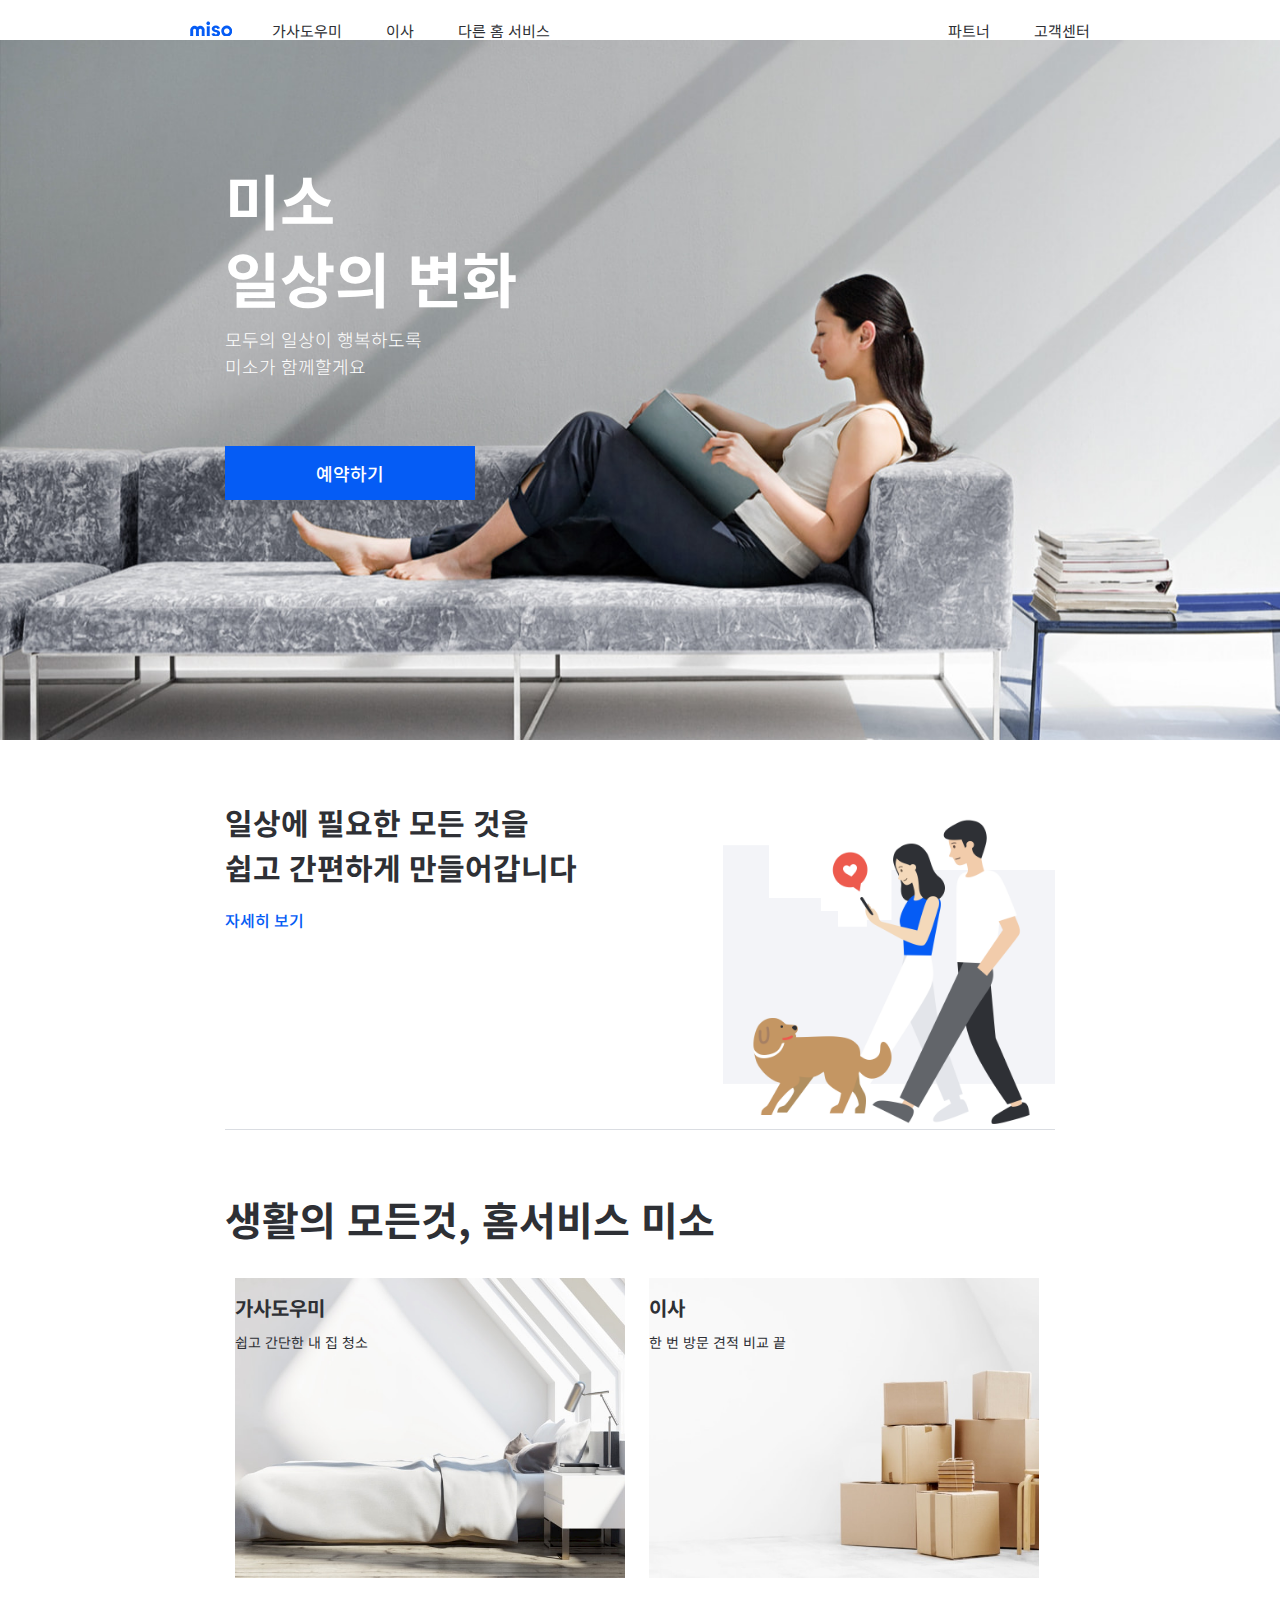
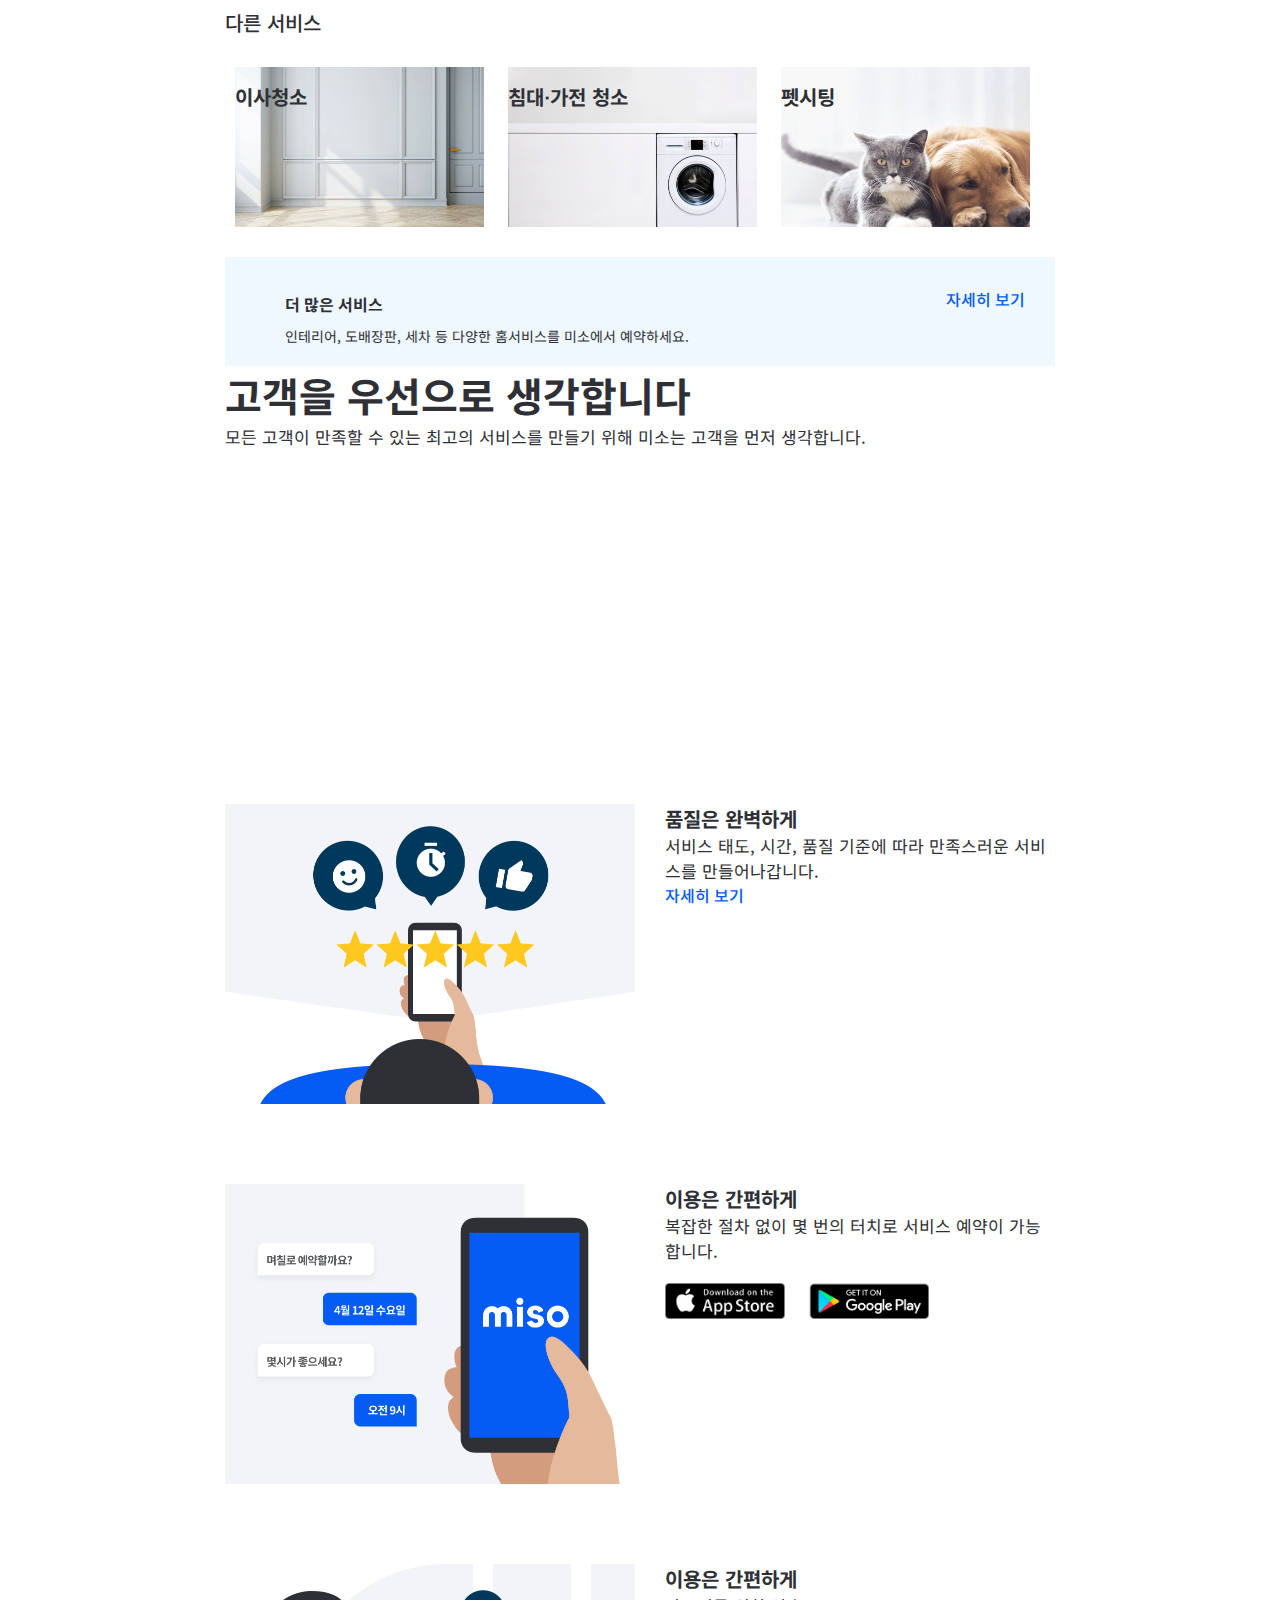
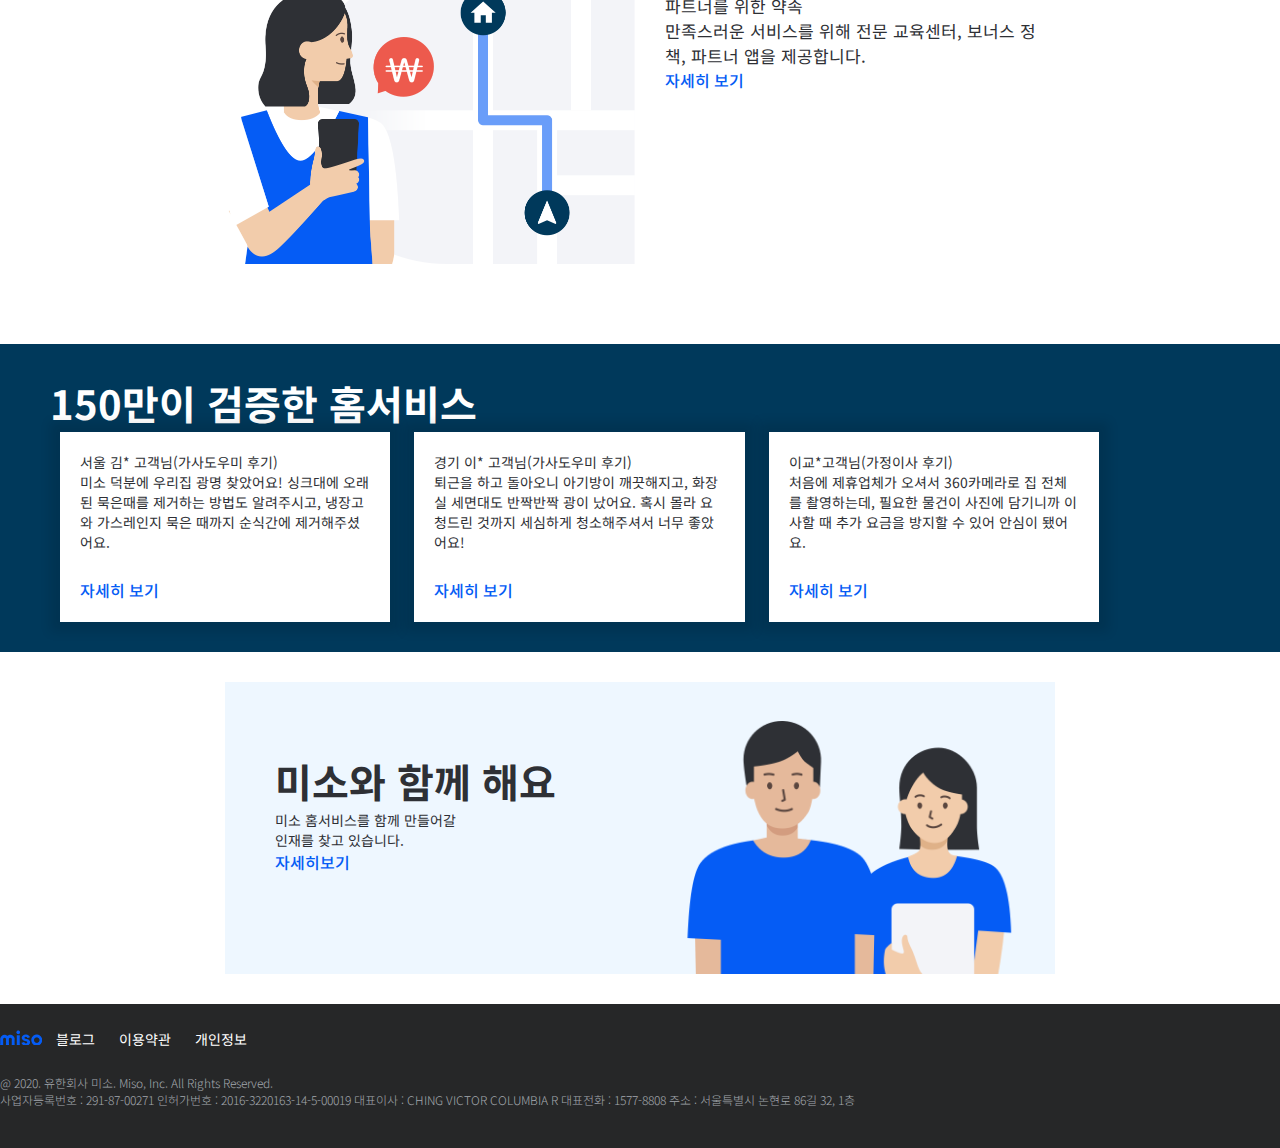
==== commit 08544046: "메인, 이사청소, 예약하기, 더 많은 서비스 완료" ====
--- a/main.html
+++ b/main.html
@@ -19,15 +19,15 @@
             <nav class="header-nav">
                 <ul class="header-menu">
                     <li><a href="" title="가사도우미 서비스">가사도우미</a></li>
-                    <li><a href="" title="이사 서비스">이사</a></li>
+                    <li><a href="./move.html" title="이사 서비스">이사</a></li>
                     <li>
                         <span title="다른 홈 서비스:이사청소, 침대가전청소, 펫시팅, 더많은 서비스" tabindex="0">
                             <a href="./more.html">다른 홈 서비스</a></span>
                         <ul class="header-menu-list" hidden>
-                            <li><a href="" title="이사청소 서비스">이사청소</a></li>
-                            <li><a href="" title="침대가전청소 서비스">침대&sdot;가전 청소</a></li>
-                            <li><a href="" title="펫시팅 서비스">펫시팅</a></li>
-                            <li><a href="" title="인테리어, 도배장판, 세차 등 다양한 홈서비스">더 많은 서비스</a></li>
+                            <li><a href="#" title="이사청소 서비스">이사청소</a></li>
+                            <li><a href="#" title="침대가전청소 서비스">침대&sdot;가전 청소</a></li>
+                            <li><a href="#" title="펫시팅 서비스">펫시팅</a></li>
+                            <li><a href="#" title="인테리어, 도배장판, 세차 등 다양한 홈서비스">더 많은 서비스</a></li>
                         </ul>                    
                     </li>
                 </ul>
--- a/assets/css/style.css
+++ b/assets/css/style.css
@@ -62,7 +62,7 @@
   padding: 120px 0;
   position: relative;
 }
-.reservation .btn-reservation {
+.btn-reservation {
   background-color: #055cf5;
   padding: 14px 0;
   position: absolute;
@@ -129,7 +129,7 @@
   font-weight: bold;
   margin-bottom: 10px;
 }
-.main .sub-title {
+.sub-title {
   font-size: 2rem;
   font-weight: 500;
 }
@@ -311,51 +311,436 @@
 }
 
 
+/* 민욱 - 이사청소 */
+/* body {
+  font-size:16px;
+  font-family: 'Noto Sans KR', sans-serif;
+  font-family: 'Montserrat', sans-serif;
+  font-weight: 300;
+  color:#2E3035;    
+}
+.a11y-hidden{
+  display: inline-block;
+  width:1px;
+  height:1px;
+  overflow: hidden;
+}
+a {
+  text-decoration: none;
+}
+.h3{
+  font-size: 20px;
+  font-weight: 700;
+  margin:30px 0;
+}
+.cleaning .br{
+  border-bottom:1px solid #a3a7ae;
+  padding:30px 0 40px;
+}
+em {
+  display: block;
+  font-size: 40px;
+  font-weight: 700;
+  padding:30px 0 40px;
+}
+img{
+  display: inline-block;
+}
+.link {
+  color:#055cf5;
+} */
+
+/* float를 해제하기 위한 clear 선언 */
+/* .clearfix::after {
+  content: "";
+  clear: both;
+  display: block;
+} */
+.float-left {
+  float:left;
+}
+.float-right {
+  float:right;
+}
+.header,
+.main__move, 
+.footer
+{
+  position: relative;
+  width:100%;   
+    
+}
+.main__service,
+.main__info,
+.main__range,
+.main__app,
+.main__QA,
+.homeservice {
+  position: relative;
+  width:800px;
+  margin:0 auto;     
+}
+/* TABLE */
+.table{
+  width:100%;
+  border:1px solid #e3e5ea;
+  text-align: center;
+  font-size: 1rem;
+}
+.table th{
+  font-weight: 700;
+  
+}
+.table tr, .table td{
+  border:1px solid #e3e5ea;    
+}
+.table th, .table td{
+  padding: 15px;
+  width:50%;
+}
+.table th:last-child, td:last-child{
+  background-color: #f3f4f8;
+}
+.main--bg {
+  background-image: url("https://miso.kr/deep-clean-page/deepclean-desktop.jpg");
+  background-size: cover;
+  background-position: 50% 50%;
+  position: relative;
+  height: 540px;
+  margin-bottom: 30px;
+}
+.main__move section {
+  /* border-bottom: 1px solid #a5a6a8; */
+  /* padding-bottom: 50px; */
+}
+/* HEADER */
+.header-move {
+  /* background-color: tomato; */
+  position: relative;
+  font-size:13px;
+  box-sizing: border-box;
+  width:980px;
+  margin:0 auto;
+  /* background-color: wheat; */
+}
+.header__logo {    
+  float:left;  
+  margin-right: 12px;  
+}
+.header__logo a {
+  display:block;
+  padding: 20px 30px 20px;
+}
+.header__menu {
+  float:left; 
+
+}
+.header__menu__list>li {
+  display: inline-block;
+  padding: 22px 8px 20px;
+ 
+}
+.header__menu__list>li ul {
+  display:none;
+}
+.header__submenu {
+  float:right;    
+}
+.header__submenu li{
+  display:inline-block;
+  padding: 22px 5px 20px;
+}
+/* MAIN */
+/* VISUAL */
+.main__visual__inner {
+  /* margin-left: 380px;    */
+  /* background-color: turquoise; */
+  width:800px;
+  height: 300px;
+  margin:0 auto;
+  position: relative;
+}
+.main__visual__inner h2 {
+  display:block;
+  margin: 100px 0 20px;      
+}
+.main__visual__inner :nth-child(2) {
+  display: block;
+  font-size: 50px;;
+  font-weight: 900;
+  margin: 0 0 16px;
+}
+.main__visual__inner :nth-child(3) {
+  font-size: 20px;
+}
+.main__visual__inner button {
+  margin-top:70px;
+  padding: 15px 80px 18px;
+}
+/* SERVICE */
+.main__service {
+  padding-bottom: 60px;
+  border:1px soilid #555555;
+  /* background-color: thistle; */
+}
+.main__service__container {
+  display:block;
+}
+.main__service__container img{    
+  width:400px;
+  height:300px;    
+  /* margin-right: 48px; */    
+  float: left;    
+}
+.main__service__text {
+  float: right;
+  width: 380px;
+}
+
+.main__service span {    
+  font-size: 19px;
+  font-weight: 600;
+  margin:5px 0 10px;
+}
+/* INFO */
+.main__info__ul{
+  width:800px;
+  border-bottom: 1px solid #f3f4f8;
+  margin-bottom: 15px;
+  font-weight: bold;
+}
+.main__info__ul li{    
+  display: inline-block;
+  padding: 6px 10px;
+}
+.main__info__range img{
+  width:400px;
+  height:300px;
+  background-size: cover;
+  margin-right: 20px;
+}
+.main__info__detail {
+  display: inline-block;
+  vertical-align: top;
+}
+.main__info__fare>a{
+  display: inline-block;
+  padding:10px 0;
+  margin: 5px 0;
+}
+.main__info__box{
+  padding:30px;
+  position: relative;
+  background: #eff7ff;
+}
+.main__info__box :first-child{
+  font-weight: 500;
+  margin-bottom: 10px;
+}
+.main__info__box a{
+  position: absolute;
+  top:30px;
+  right:30px;
+}
+.info-on{
+  color: #005cf5;
+  border-bottom: 3px solid #055cf5;
+}
+/* .main__info {
+  background-color: tomato;
+}
+.main__info p {
+  font-size: 20px;
+  font-weight: 700;
+  margin-bottom: 24px;
+}
+.main__info__ul {
+  display: flex;
+}
+.main__info__img {
+  display: inline-block;
+  background-image: url("https://miso.kr/deep-clean-page/coverage-1@2x.jpg");
+  background-size: cover;
+  background-position: 50% 50%;
+}
+.main__info__detail {
+  list-style: unset;    
+}
+.main__info__fare {
+  padding:64px 0;
+}
+.main__info__box {
+  background-color: #f3f4f8;
+} */
+/* RANGE */
+.main__range__item {
+  margin-right:10px;
+  float: left;
+}
+.main__range span {
+  display:block;
+  font-weight: 500;
+  font-size: 18px;
+  margin:14px 0;
+}
+.main__range p {
+  width:220px;
+}
+/* APP */
+.main__app {
+  margin-top: 50px;
+}
+.main__app h3 {
+  display: inline-block;
+}
+.main__app__box__img img {
+  width:409px;
+  height: 300px;
+}
+.main__app__box__appimg img{    
+  margin-top: 20px;
+  height: 40px;
+}
+
+/* QA */
+.main .main__QA {
+  border: none;
+}
+.main__QA__list li{
+  padding:10px 0;
+  border-top:1px solid #a5a6a8;    
+}
+.main__QA__list :nth-child(3) {
+  border-bottom: 1px solid #a5a6a8;
+}
+.main__QA a {        
+  margin-top:5px;
+  float: right;
+}
+/* HOMESERVICE */
+.homeservice{
+  padding:88px 0 112px;      
+  position: relative;    
+}
+.homeservice h3 {
+  margin:0 0 10px;
+  padding:0;
+}
+.homeservice p {
+  margin:0 0 15px;
+}
+.homeservice a {
+  display: inline-block;        
+}
+.homeservice img {
+  width:110px;
+  margin-right: 10px;
+}
+.homeservice__items {    
+  width:100%;
+  background-color: #f3f4f8; 
+  box-sizing: border-box;
+  padding:64px 84px;
+  position: relative;
+}
+.homeservice__items--box {
+  position: relative;     
+  height: 200px;   
+  /* background-color: tomato; */
+}
+/* footer */
+/* .footer-bg {
+  background: #262728;
+
+}
+.footer {
+  padding: 20px 0;
+}
+.footer img {
+  
+}
+.footer ul {
+  display:inline-block;
+}
+.footer li {
+  display: inline-block;
+  color: #fff;
+  padding: 5px 10px;
+}
+.footer a {
+  display:inline-block;
+}
+.copyright {
+  display: block;
+  color: #a3a7ae;
+  font-size: 1.2rem;
+  font-weight: 300;
+  margin-top: 20px;
+}
+.address {
+  display: block;
+  color: #a3a7ae;
+  font-size: 1.2rem;
+  font-weight: 300;
+}
+.inner-hf {
+  width: 940px;
+  margin: 0 auto;
+} */
+
+
+
+
+
+
+
+
+
 /* 은지 - 예약하기, 더 많은 서비스 견적내기 */
 /* 헤더 영역 */
-.header {
+.header-reservation {
   position: relative;
   top: 0;
   height: 60px;
   background-color: #fff;
   border-bottom: 1px solid #e7e7e7;
 }
-.header .logo {
+.header-reservation .logo {
   position: absolute;
   top: 20px;
   left: 60px;
 }
 /* 컨텐츠 영역 */
-.main {
+.main-reservation {
   /* height: 80vh; */
 }
 /* 예약하기 */
-.content {
+.content-reservation {
   text-align: center;
   padding: 130px 0;
 }
-.content h3 {
+.content-reservation h3 {
   color: #333;
   font-size: 2.4rem;
   font-weight: 300;
 }
-.content p {
+.content-reservation p {
   font-size: 1.7rem;
   font-weight: 100;
   padding: 60px 0 0px;
 }
-.content .group {
+.content-reservation .group {
   padding-bottom: 40px;
   width: 460px;
   margin: 0 auto;
 }
-.content .group1 {
+.content-reservation .group1 {
   border-bottom: 1px solid #e7e7e7;
 }
-.content .group2 {
+.content-reservation .group2 {
   border-bottom: 1px solid #e7e7e7;
 }
-.content button {
+.content-reservation button {
   width: 460px;
   background: #055cf5;
   border: 1px solid #055cf5;
@@ -366,7 +751,7 @@
   padding: 12px 0;
   margin: 20px 0;
 }
-.content .date {
+.content-reservation .date {
   border: 2px solid #055cf5;
   background: #fff;
   color: #055cf5;
@@ -461,7 +846,7 @@
   border: 0;
   line-height: 2.9rem;
 }
-.content .input-group .btn-phone {
+.content-reservation .input-group .btn-phone {
   float: right;
   position: absolute;
   top: 30px;
@@ -538,40 +923,40 @@
   font-size: 14px;
 }
 /* 푸터 영역 */
-.footer-bg {
+.footer-bg-reservation {
   position: relative;
   bottom: 0;
   left: 0;
   background-color: #fff;
   border-top: 1px solid #e7e7e7;
 }
-.footer {
+.footer-reservation {
   padding: 30px 0;
   font-size: .7rem;
   position: absolute;
   top: 0px;
   left: 60px;
 }
-.footer .copyright {
+.footer-reservation .copyright {
   color: #333;
   line-height: 2rem;
 
 }
-.footer .address {
+.footer-reservation .address {
   color: #b3b3b3;
   display: inline;
 }
-.footer ul {
-  display: inline-block;
-}
-.footer ul li {
+.footer-reservation ul {
+  display: inline-block;
+}
+.footer-reservation ul li {
   float: left;
   position: relative;
   top: 2px;
   margin: 0 3px;
   color: red !important;
 }
-.footer ul li a {
+.footer-reservation ul li a {
   color: #777;
 
 }
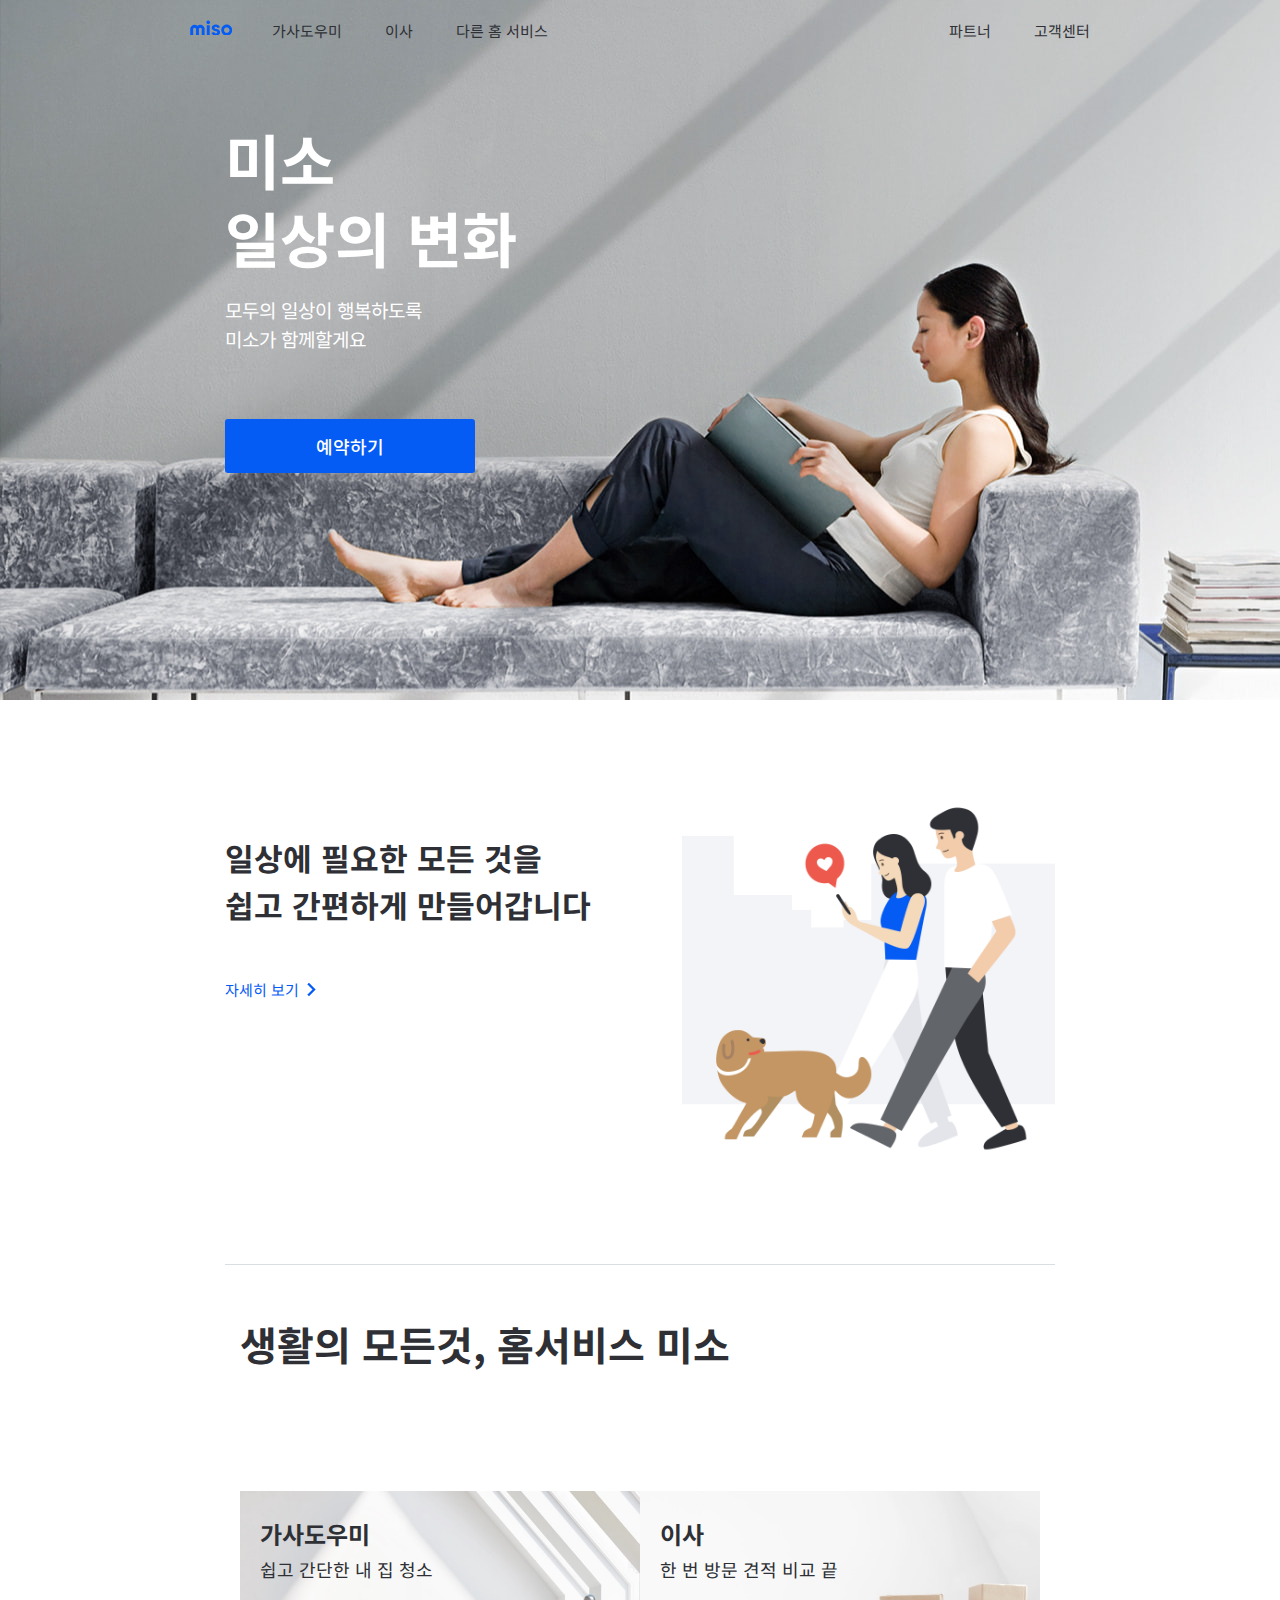
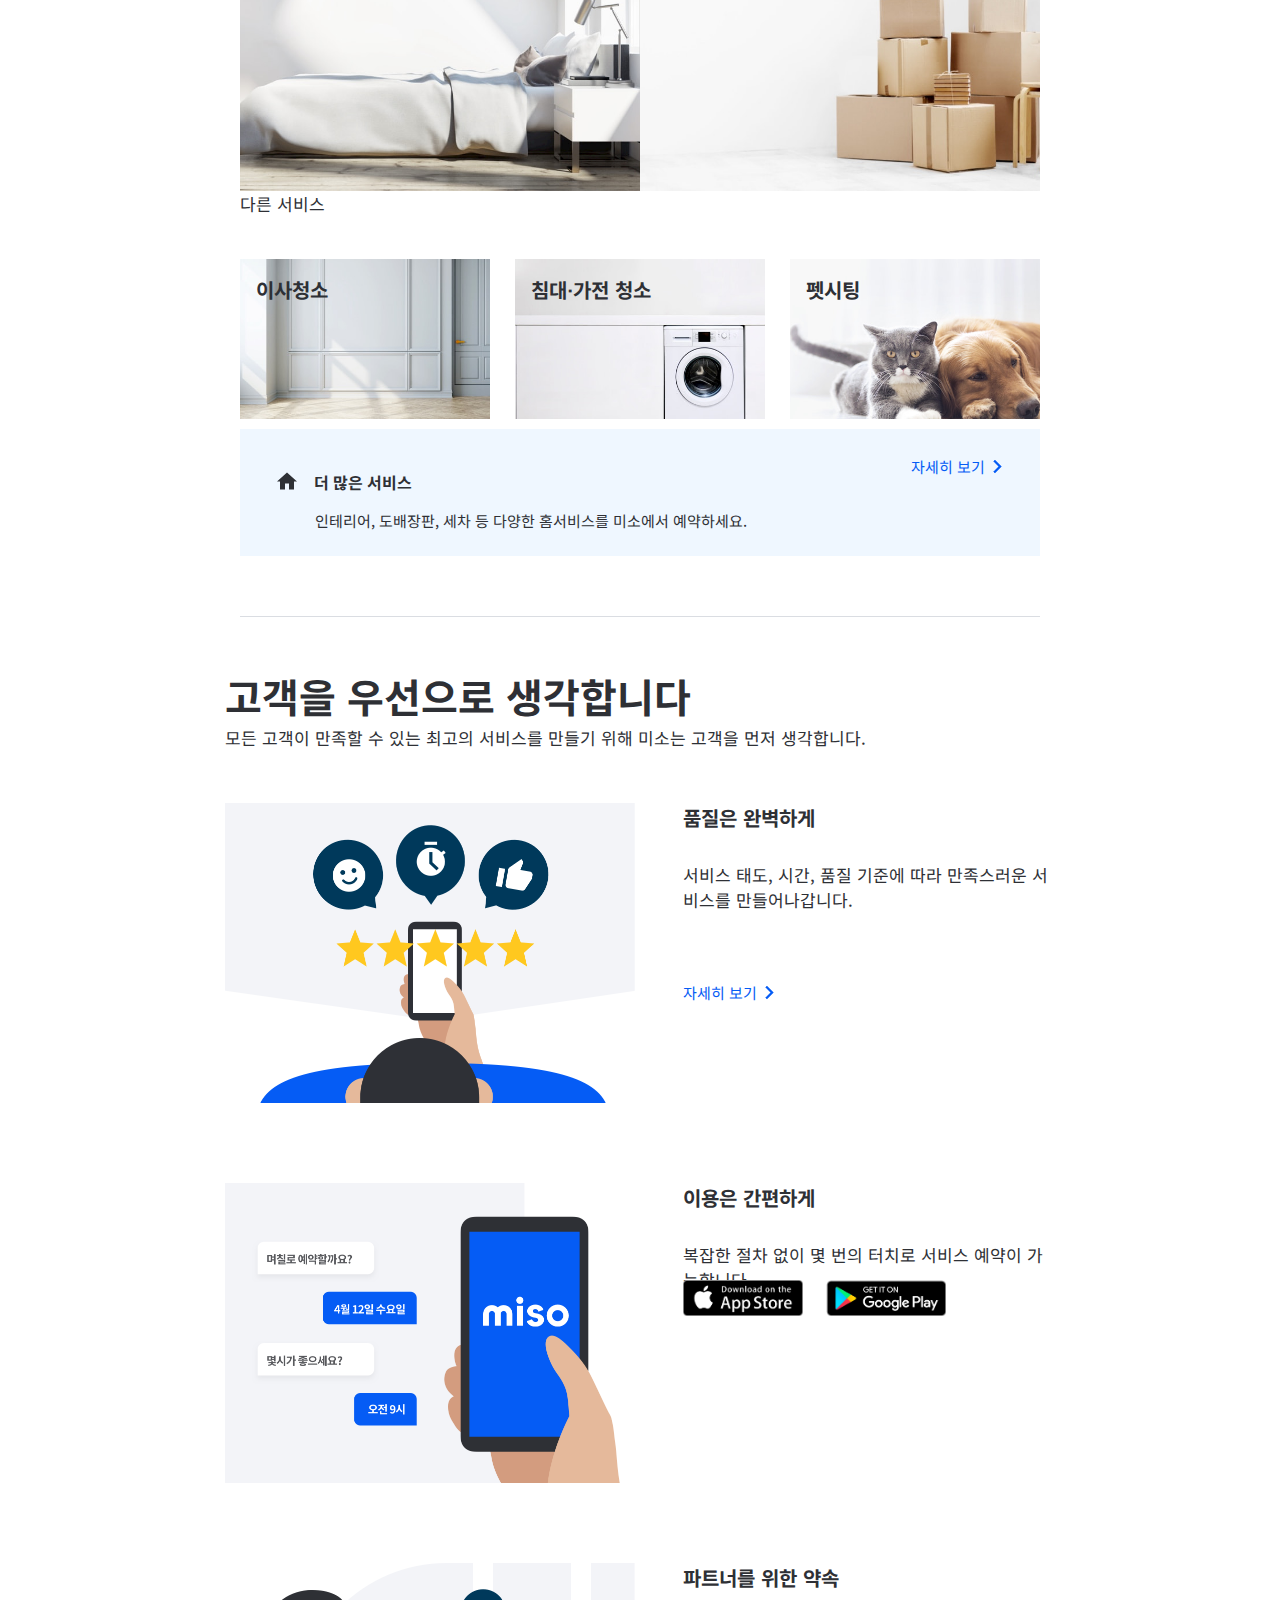
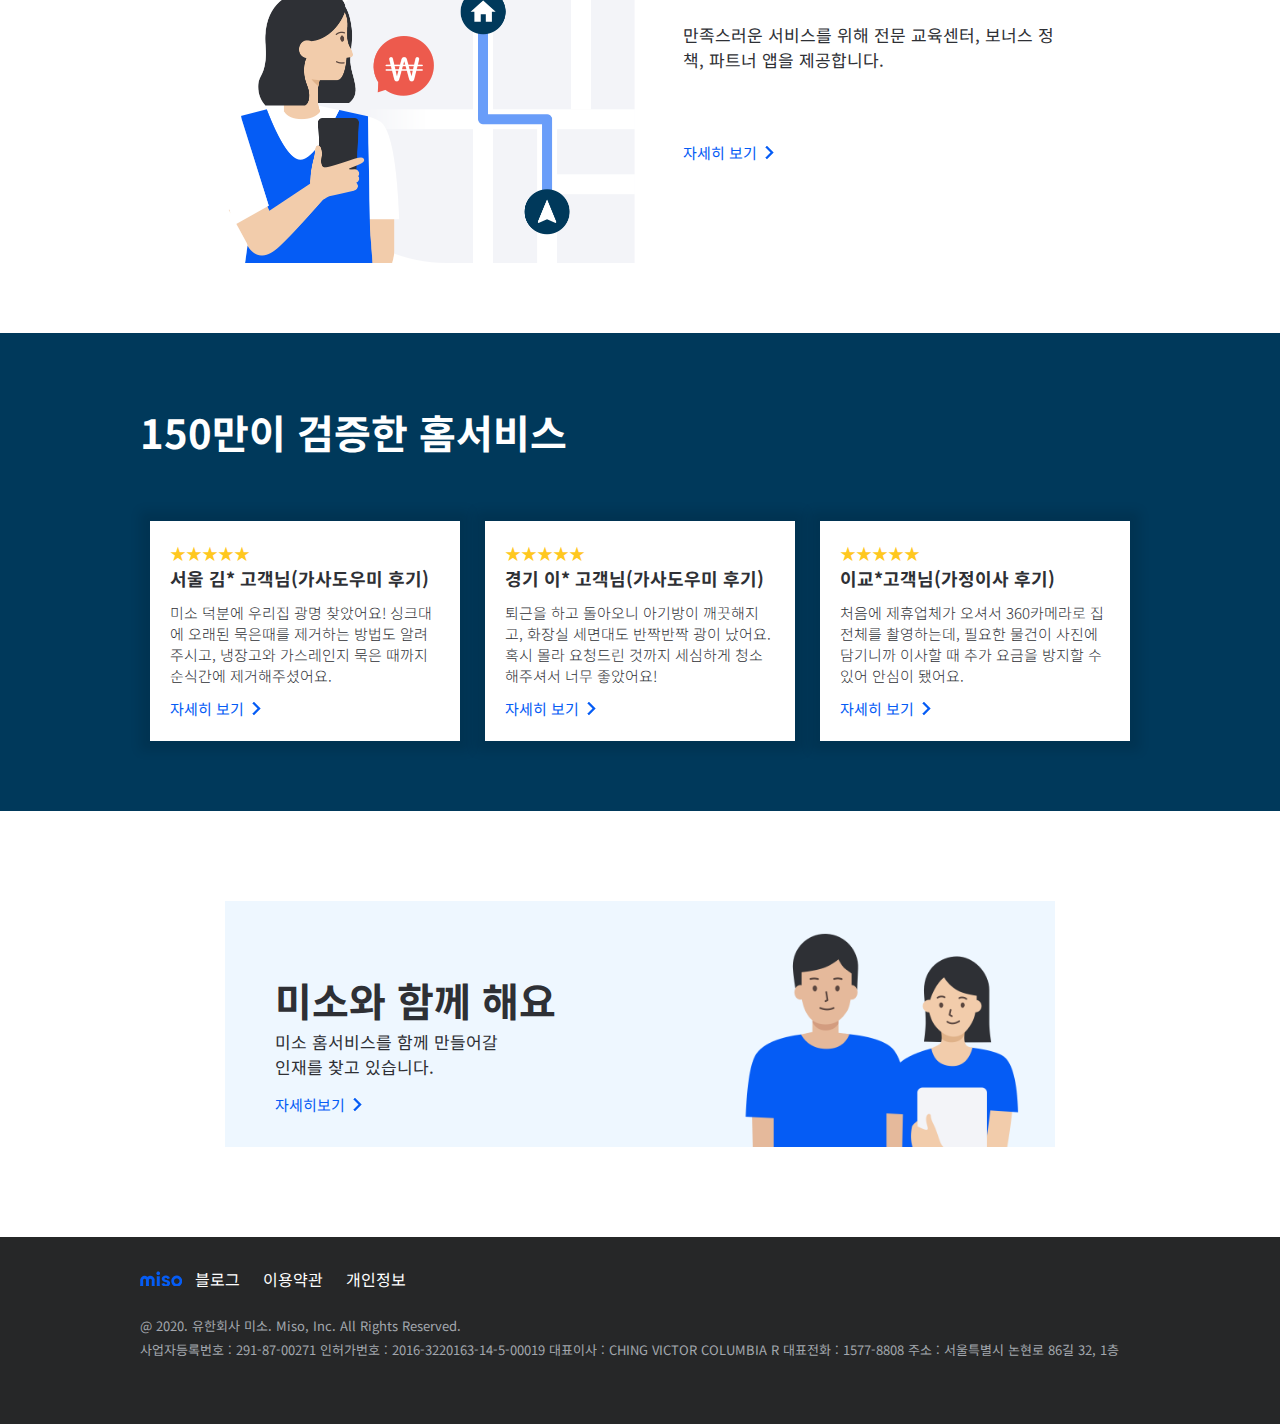
==== commit 5a1cd239: "미소 스터디 프로젝트 완료료" ====
--- a/main.html
+++ b/main.html
@@ -1,10 +1,10 @@
 <!DOCTYPE html>
-<html lang="ko">
+<html lang="ko-KR">
 <head>
     <meta charset="UTF-8">
-    <meta name="viewport" content="width=device-width, initial-scale=1.0">
-    <meta http-equiv="X-UA-Compatible" content="ie=edge">
     <title>미소</title>
+    
+    <!-- CSS -->
     <link rel="stylesheet" href="./assets/css/reset.css">
     <link rel="stylesheet" href="./assets/css/style.css">
 </head>
@@ -18,11 +18,11 @@
             </h1>
             <nav class="header-nav">
                 <ul class="header-menu">
-                    <li><a href="" title="가사도우미 서비스">가사도우미</a></li>
-                    <li><a href="./move.html" title="이사 서비스">이사</a></li>
+                    <li><a href="#" title="가사도우미 서비스">가사도우미</a></li>
+                    <li><a href="./details_html/move.html" title="이사 서비스">이사</a></li>
                     <li>
                         <span title="다른 홈 서비스:이사청소, 침대가전청소, 펫시팅, 더많은 서비스" tabindex="0">
-                            <a href="./more.html">다른 홈 서비스</a></span>
+                            <a href="./details_html/more.html">다른 홈 서비스</a></span>
                         <ul class="header-menu-list" hidden>
                             <li><a href="#" title="이사청소 서비스">이사청소</a></li>
                             <li><a href="#" title="침대가전청소 서비스">침대&sdot;가전 청소</a></li>
@@ -38,12 +38,12 @@
             </nav>
         </div>
     </header>
-    <section class="visual">
+    <section class="visual main-visual">
         <div class="reservation inner">
             <h2 class="a11y-hidden">
                 미소의 예약하기
             </h2>
-            <a class="btn-reservation" href="./reservation/reservation.html">예약하기</a>
+            <a class="btn-reservation" href="./details_html/reservation.html">예약하기</a>
             <strong class="visual-title">미소<br/> 일상의 변화</strong>
             <p  class="visual-txt">모두의 일상이 행복하도록<br/> 미소가 함께할게요</p>
         </div>
@@ -55,7 +55,7 @@
         <a href="#" class="link">자세히 보기</a>
         <p class="branding-title">일상에 필요한 모든 것을<br/> 쉽고 간편하게 만들어갑니다</p>
     </section>
-    <main class="main inner">
+    <main class="main-service inner">
         <h2 class="a11y-hidden">            
             미소의 전체 서비스
         </h2>
@@ -83,11 +83,11 @@
                 <h3>침대&sdot;가전 청소</h3>
             </a>
         </section>
-        <secion class="main-pet">
+        <section class="main-pet">
             <a href="#">
                 <h3>펫시팅</h3>
             </a>
-        </secion>
+        </section>
         <section class="main-serviceMore">
             <h3>더 많은 서비스</h3> 
             <p>인테리어, 도배장판, 세차 등 다양한 홈서비스를 미소에서 예약하세요.</p>
@@ -99,61 +99,74 @@
             미소의 브랜드 철학
         </h2>
         <em class="main-title">고객을 우선으로 생각합니다</em>
-        <p class="belief-text">모든 고객이 만족할 수 있는 최고의 서비스를 만들기 위해 미소는 고객을 먼저 생각합니다.</p>
+        <p class="sub-title">모든 고객이 만족할 수 있는 최고의 서비스를 만들기 위해 미소는 고객을 먼저 생각합니다.</p>
         <article class="belief-quality">
+            <h3 class="a11y-hidden">품질</h3>
             <img src="./assets/images/main-4-1@2x.png" alt="품질">
             <p class="title">품질은 완벽하게</p>
-            <p>서비스 태도, 시간, 품질 기준에 따라 만족스러운 서비스를 만들어나갑니다.</p>
+            <p class="sub-title">서비스 태도, 시간, 품질 기준에 따라 만족스러운 서비스를 만들어나갑니다.</p>
             <a href="#" class="link">자세히 보기</a>
         </article>
         <article class="belief-use">
+            <h3 class="a11y-hidden">이용</h3>
             <img src="./assets/images/main-4-2@2x.png" alt="이용">
             <p class="title">이용은 간편하게</p>
-            <p>복잡한 절차 없이 몇 번의 터치로 서비스 예약이 가능합니다.</p>
+            <p class="sub-title">복잡한 절차 없이 몇 번의 터치로 서비스 예약이 가능합니다.</p>
             <div class="app-store">
                 <a href="" title="app store download"></a>
                 <a href="" title="google play store download"></a>
             </div>
         </article>
         <article class="belief-partner">
+            <h3 class="a11y-hidden">파트너</h3>
             <img src="./assets/images/main-4-3@2x.png" alt="파트너">
-            <p class="title">이용은 간편하게</p>
-            <p >파트너를 위한 약속</p>
-            <p>만족스러운 서비스를 위해 전문 교육센터, 보너스 정책, 파트너 앱을 제공합니다.</p>
+            <p class="title">파트너를 위한 약속</p>
+            <p class="sub-title">만족스러운 서비스를 위해 전문 교육센터, 보너스 정책, 파트너 앱을 제공합니다.</p>
             <a href="#" class="link">자세히 보기</a>
         </article>        
     </section>
     <section class="review">
-        <h2 class="a11y-hidden">
-            미소 서비스의 리뷰입니다.
-        </h2>
-        <em class="main-title">150만이 검증한 홈서비스</em>
-        <article class="review-box">
-            <div></div>
-            <p class="review-title">서울 김* 고객님(가사도우미 후기)</p>
-            <p class="review-text">미소 덕분에 우리집 광명 찾았어요! 싱크대에 오래된 묵은때를 제거하는 방법도 알려주시고, 냉장고와 가스레인지 묵은 때까지 순식간에 제거해주셨어요.</p>
-            <a href="" class="link" title="리뷰 자세히보기">자세히 보기</a>
-        </article>
-        <article class="review-box">
-            <div></div>
-            <p class="review-title">경기 이* 고객님(가사도우미 후기)</p>
-            <p class="review-text">퇴근을 하고 돌아오니 아기방이 깨끗해지고, 화장실 세면대도 반짝반짝 광이 났어요. 혹시 몰라 요청드린 것까지 세심하게 청소해주셔서 너무 좋았어요!</p>
-            <a href="" class="link" title="리뷰 자세히보기">자세히 보기</a>
-        </article>
-        <article class="review-box">
-            <div></div>
-            <p class="review-title">이교*고객님(가정이사 후기)</p>
-            <p class="review-text">처음에 제휴업체가 오셔서 360카메라로 집 전체를 촬영하는데, 필요한 물건이 사진에 담기니까 이사할 때 추가 요금을 방지할 수 있어 안심이 됐어요.</p>
-            <a href="#" class="link" title="리뷰 자세히보기">자세히 보기</a>
-        </article>
+        <div class="review-wrap">
+            <h2 class="a11y-hidden">
+                미소 서비스의 리뷰입니다.
+            </h2>
+            <em class="main-title">150만이 검증한 홈서비스</em>
+            <article class="review-box">
+                <h3 class="a11y-hidden">고객 리뷰</h3>
+                <div class="review-star" aria-labelledby="5점 만점에 5점">
+                    <span aria-hidden="true">★★★★★</span>
+                </div>
+                <p class="sub-text">서울 김* 고객님(가사도우미 후기)</p>
+                <p class="review-text">미소 덕분에 우리집 광명 찾았어요! 싱크대에 오래된 묵은때를 제거하는 방법도 알려주시고, 냉장고와 가스레인지 묵은 때까지 순식간에 제거해주셨어요.</p>
+                <a href="" class="link" title="리뷰 자세히보기">자세히 보기</a>
+            </article>
+            <article class="review-box">
+                <h3 class="a11y-hidden">고객 리뷰</h3>
+                <div class="review-star" aria-labelledby="5점 만점에 5점">
+                    <span aria-hidden="true">★★★★★</span>
+                </div>
+                <p class="sub-text">경기 이* 고객님(가사도우미 후기)</p>
+                <p class="review-text">퇴근을 하고 돌아오니 아기방이 깨끗해지고, 화장실 세면대도 반짝반짝 광이 났어요. 혹시 몰라 요청드린 것까지 세심하게 청소해주셔서 너무 좋았어요!</p>
+                <a href="" class="link" title="리뷰 자세히보기">자세히 보기</a>
+            </article>
+            <article class="review-box">
+                <h3 class="a11y-hidden">고객 리뷰</h3>
+                <div class="review-star" aria-labelledby="5점 만점에 5점">
+                    <span aria-hidden="true">★★★★★</span>
+                </div>
+                <p class="sub-text">이교*고객님(가정이사 후기)</p>
+                <p class="review-text">처음에 제휴업체가 오셔서 360카메라로 집 전체를 촬영하는데, 필요한 물건이 사진에 담기니까 이사할 때 추가 요금을 방지할 수 있어 안심이 됐어요.</p>
+                <a href="#" class="link" title="리뷰 자세히보기">자세히 보기</a>
+            </article>
+        </div>
     </section>
     <section class="together inner">
         <h2 class="a11y-hidden">
             미소의 인재채용 
         </h2>        
         <em class="main-title">미소와 함께 해요</em>
-        <p class="together-text">미소 홈서비스를 함께 만들어갈<br/>인재를 찾고 있습니다.</p>
-        <a href="#" class="link"title="인재채용 자세히보기">자세히보기</a>
+        <p class="sub-title">미소 홈서비스를 함께 만들어갈<br/>인재를 찾고 있습니다.</p>
+        <a href="#" class="link" title="인재채용 자세히보기">자세히보기</a>
     </section>
     <div class="footer-bg">
         <footer class="footer inner-hf clearfix">
@@ -168,7 +181,7 @@
                 <span>사업자등록번호 : 291-87-00271 </span>
                 <span>인허가번호 : 2016-3220163-14-5-00019</span>
                 <span>대표이사 : CHING VICTOR COLUMBIA R</span>
-                <span>대표전화 : <a href="#" tel="1577-8808">1577-8808</a href="" ></span>
+                <span>대표전화 : <a href="tel:1577-8808">1577-8808</a></span>
                 <span>주소 : 서울특별시 논현로 86길 32, 1층</span>
             </address>
             <a href=".header" title="웹 페이지 상단으로 가기"></a>
--- a/assets/css/style.css
+++ b/assets/css/style.css
@@ -1,18 +1,96 @@
 @charset "utf-8";
 @import url('https://fonts.googleapis.com/css?family=Montserrat:100,200,300,400,500,600,700,800,900|Noto+Sans+KR:100,300,400,500,700,900&display=swap&subset=korean');
 
-body {
-    font-family: 'Noto Sans KR', 'Montserrat', sans-serif;
-}
-/* 메인 페이지 */
+/* 공통 */
+/* 본문 기본 스타일 */
+*,
+*::before,
+*::after {
+  box-sizing: border-box;
+}
+html, body {
+  font-size: 10px;
+  font-family: 'Noto Sans KR', 'Montserrat', sans-serif;
+  font-weight: 400;
+  background-color: #fff;
+  color: #2e3035;
+}
+/* Font */
+.main-title {
+  display: block;
+  font-size: 4rem;
+  font-weight: 700;
+  font-style: normal;
+}
+.sub-title {
+  display: block;
+  width: 100%;
+  height: 18px;
+  font-size: 1.7rem;
+  font-weight: 400;
+}
+.sub-text {
+  font-size: 1.8rem;
+  font-weight: bold;
+  line-height: 1.5;
+  padding-bottom: 10px;
+}
+.title {
+  font-size: 2rem;
+  font-weight: 700;
+  margin:30px 0;
+}
+strong {
+  font-size: 40px;
+  font-weight: 700;
+  color:#fff;
+}
+b {
+  display: block;
+  font-size: 1.7rem;
+  font-weight: 500;
+}
+/* Button */
+.link {
+  color:#055cf5;
+  font-size: 1.5rem;
+}
+.link::after{
+  content: "";
+  display: inline-block;
+  vertical-align:-30%;
+  width: 25px;
+  height: 25px;
+  background: url(../images/brand-next-arrow.png) no-repeat;
+  background-position: 50% 50%;
+  background-size: cover;
+}
+/* Color */
+.black {
+  color: #2e3035;
+}
+/* float를 해제하기 위한 clear 선언 */
+.clearfix::after {
+  content: "";
+  clear: both;
+  display: block;
+}
+/* 숨김 콘텐츠 */
+.a11y-hidden, legend{
+  position: absolute;
+  width: 1px;
+  height: 1px;
+  overflow: hidden;
+  clip: rect(0,0,0,0);
+}
 
 /* Header */
 .header {
-  position: fixed;
-  top: 0;
+  position: absolute;
+  top: 20px;
   left: 0;
   width: 100%;
-  padding: 20px 0;
+  padding: 0;
   z-index: 999;
 }
 .inner-hf {
@@ -22,6 +100,7 @@
 .inner {
   width: 830px;
   margin: 0 auto;
+  padding: 50px 0;
 }
 .header .header-logo {
   float: left;
@@ -55,10 +134,15 @@
 /* visual */
 .visual {
   height: 700px;
+  background-size: cover;
+}
+.main-visual {
   background: url(../images/main-01-desktop.jpg) no-repeat;
-  background-size: cover;
-}
-.visual .reservation {
+}
+.move-visual {
+  background: url(../images/deepclean-desktop.jpg) no-repeat;
+}
+.reservation {
   padding: 120px 0;
   position: relative;
 }
@@ -73,6 +157,7 @@
   font-size: 1.8rem;
   width: 250px;
   text-align: center;
+  border-radius: 3px;
 }
 .reservation .visual-title {
   font-size: 6rem;
@@ -81,36 +166,62 @@
 .reservation .visual-txt {
   color:#fff;
   line-height: 1.5;
-  font-size: 1.8rem;
-  font-weight: 300;
-  margin-top: 10px;
+  font-size: 1.9rem;
+  font-weight: normal;
+  margin-top: 20px;
 }
 /* branding */
 .branding {
   background-image: url(../images/main-2@2x.png);
-  background-size: 40%;
+  background-size: 45%;
   background-repeat: no-repeat;
-  height:330px;
-  background-position: bottom right;
-  position: relative;
-  margin: 60px auto;
-  border-bottom: 1px solid #dadde2;
+  height:480px;
+  background-position: top right;
+  position: relative;
+  margin: 85px auto 0;
+  border-bottom: 1px solid rgb(218, 221, 226)
 }
 .branding .link{
   position: absolute;
-  bottom:60%;
+  top: 40%;
 }
 .branding .branding-title{
-  font-size: 30px;
   font-weight:bold;
   line-height: 1.5;
+  margin-bottom: 18px;
+  font-size: 31.2px;
+  font-stretch: normal;
+  font-style: normal;
+  color: rgb(46, 48, 53);
+  letter-spacing: -0.018px;
 }
 /* main */
+.main-service{ 
+  margin-top: 64px;
+  margin-bottom: 55px;
+  padding-bottom: 90px;
+  display: flex;
+  flex-flow: row wrap;
+  justify-content: space-between;
+  border-bottom: 1px solid rgb(218, 221, 226)
+}
+.main-helper h3, .main-move h3{
+  font-size: 2.4rem;
+  font-weight: bold;
+  margin-bottom: 12px;
+  color: #2e3035;
+  padding: 25px 0 0 20px;
+  margin-bottom: 5px;
+}
+.main-helper p, .main-move p{
+  padding-left: 20px;
+  font-size: 18px;
+  color: #2e3035;
+}
 .main-helper, .main-move{
-  display:inline-block;
-  width:390px;
+  width:400px;
   height:300px;
-  margin: 30px 10px;
+  margin: 64px 0 24px;
 }
 .main-helper a{
   display:block;
@@ -129,15 +240,16 @@
   font-weight: bold;
   margin-bottom: 10px;
 }
-.sub-title {
-  font-size: 2rem;
-  font-weight: 500;
+.main-cleaning h3, .main-living h3, .main-pet h3{
+  font-size: 20px;
+  font-weight: bold;
+  color: #2e3035;
+  padding: 16px 0 0 16px;
 }
 .main-cleaning, .main-living, .main-pet{
-  display:inline-block;
-  width: 30%;
+  width: 31.3%;
   height: 160px;
-  margin: 30px 10px;
+  margin: 30px 0;
 }
 .main-cleaning a{
   display:block;
@@ -163,9 +275,10 @@
   padding-top: 15px;
 }
 .main-serviceMore {
+  width: 100%;
   position: relative;
   background-color: #eff7ff;
-  padding: 20px 30px 20px 60px;
+  padding: 20px 30px 25px 35px;
 }
 .main-serviceMore h3 {
   font-size: 1.6rem;
@@ -173,18 +286,23 @@
 }
 .main-serviceMore h3::before {
   content: "";
+  display: inline-block;
+  width: 24px;
+  height: 24px;
+  background-image: url(./../images/home.svg);
+  transform: translateY(15%);
+  margin-right: 15px;
 }
 .main-serviceMore p {
-  font-size: 1.4rem;
+  font-size: 1.5rem;
+  margin-left: 40px;
 }
 .main-serviceMore .link {
   position: absolute;
-  top: 30px;
+  top: 25px;
   right: 30px;
-  font-size: 1.6rem;
-  font-weight: 500;
-}
-/* 브래든 철학 */
+}
+/* 브랜드 철학 */
 .belief .txt {
   font-size: 2rem;
   font-weight: 400;
@@ -194,20 +312,20 @@
   width: 410px;
   height: 300px;
   float: left;
-  margin-right: 30px;
+  margin-right: 48px;
 }
 [class^="belief-"] {
   width: 100%;
-  height: 380px;
-  
+  height: 320px;
+  margin-top: 60px;
+}
+.belief-text{
+  margin-top: 10px;
+  line-height: 1.5;
 }
 .belief .title {
   font-size: 2rem;
   font-weight: bold;
-}
-.belief P {
-  font-size: 1.7rem;
-  font-weight: 400;
 }
 .belief .app-store a:nth-child(1) {
   display: inline-block;
@@ -224,23 +342,39 @@
   background: url(../images/googleplay.png) no-repeat;
   background-size: 100%;
 }
+.belief .link {
+  margin-top: 100px;
+  display: block;
+}
 .review {
-  padding: 30px 50px;
+  padding: 70px 0;
   background-color: #00395b;
 }
 .review em {
+  width: 100%;
+  margin-bottom: 60px;
   display: block;
   color: #fff;
 }
+.review-wrap{
+  width: 1000px;
+  display: flex;
+  flex-flow: row wrap;
+  margin: 0 auto;
+  justify-content: space-between;
+}
 .review-box {
   position: relative;
-  display: inline-block;
-  width: 28%;
-  height: 190px;
+  width: 31%;
+  height: 220px;
   background-color: #fff;
   box-shadow: 0 0 10px 10px rgba(0,0,0,.1);
   margin: 0 10px;
   padding: 20px;
+}
+.review-star {
+  color: #ffc81f;
+  font-size: 1.6rem;
 }
 .review-box .title {
   font-size: 1.8rem;
@@ -248,7 +382,7 @@
   line-height: 1.5;
   padding-bottom: 10px;
 }
-.review-box .txt {
+.review-text {
   font-size: 1.5rem;
   font-weight: 300;
   height: 86px;
@@ -261,9 +395,10 @@
 }
 /* 인재채용 */
 .together {
+  position: relative;
   padding: 70px 50px 100px;
   background-color: #eef7ff;
-  margin: 30px auto;
+  margin: 90px auto;
   background-image: url(../images/hiring@2x.png);
   background-repeat: no-repeat;
   background-position: right bottom;
@@ -271,19 +406,20 @@
 }
 .together h2 {
   font-size: 2rem;
-
-}
-
+}
+.together .link {
+  position: absolute;
+  bottom: 30px;
+  left: 50px;
+}
 /* footer */
 .footer-bg {
   background: #262728;
-
-}
-.footer {
-  padding: 20px 0;
-}
-.footer img {
-  
+  padding: 25px 0 50px;
+}
+.footer-bg .inner-hf{
+  width: 1000px;
+  margin: 0 auto;
 }
 .footer .footer-blog {
   display:inline-block;
@@ -293,94 +429,45 @@
   color: #fff;
   padding: 5px 10px;
 }
+.footer-blog a{
+  font-size: 1.6rem;  
+}
 .footer a {
   display:inline-block;
 }
 .copyright {
   display: block;
   color: #a3a7ae;
-  font-size: 1.2rem;
-  font-weight: 300;
+  font-size: 1.3rem;
+  font-weight: 400;
   margin-top: 20px;
+  padding-bottom: 5px;
 }
 .address {
   display: block;
   color: #a3a7ae;
-  font-size: 1.2rem;
-  font-weight: 300;
-}
-
-
-/* 민욱 - 이사청소 */
-/* body {
-  font-size:16px;
-  font-family: 'Noto Sans KR', sans-serif;
-  font-family: 'Montserrat', sans-serif;
-  font-weight: 300;
-  color:#2E3035;    
-}
-.a11y-hidden{
-  display: inline-block;
-  width:1px;
-  height:1px;
-  overflow: hidden;
-}
-a {
-  text-decoration: none;
-}
-.h3{
-  font-size: 20px;
-  font-weight: 700;
-  margin:30px 0;
-}
-.cleaning .br{
-  border-bottom:1px solid #a3a7ae;
-  padding:30px 0 40px;
-}
-em {
-  display: block;
-  font-size: 40px;
-  font-weight: 700;
-  padding:30px 0 40px;
-}
-img{
-  display: inline-block;
-}
-.link {
-  color:#055cf5;
-} */
-
-/* float를 해제하기 위한 clear 선언 */
-/* .clearfix::after {
-  content: "";
-  clear: both;
-  display: block;
-} */
+  font-size: 1.3rem;
+  font-weight: 400;
+  font-style: normal;
+}
+/* 이사청소 */
 .float-left {
   float:left;
 }
 .float-right {
   float:right;
 }
-.header,
-.main__move, 
-.footer
-{
-  position: relative;
-  width:100%;   
-    
-}
-.main__service,
-.main__info,
-.main__range,
-.main__app,
-.main__QA,
+.main-service,
+.main-info,
+.main-range,
+.main-app,
+.main-QA,
 .homeservice {
   position: relative;
   width:800px;
   margin:0 auto;     
 }
-/* TABLE */
+/* table */
 .table{
   width:100%;
   border:1px solid #e3e5ea;
@@ -389,7 +476,6 @@
 }
 .table th{
   font-weight: 700;
-  
 }
 .table tr, .table td{
   border:1px solid #e3e5ea;    
@@ -397,6 +483,7 @@
 .table th, .table td{
   padding: 15px;
   width:50%;
+  font-size: 1.6rem;
 }
 .table th:last-child, td:last-child{
   background-color: #f3f4f8;
@@ -409,215 +496,156 @@
   height: 540px;
   margin-bottom: 30px;
 }
-.main__move section {
-  /* border-bottom: 1px solid #a5a6a8; */
-  /* padding-bottom: 50px; */
-}
-/* HEADER */
-.header-move {
-  /* background-color: tomato; */
-  position: relative;
-  font-size:13px;
-  box-sizing: border-box;
-  width:980px;
-  margin:0 auto;
-  /* background-color: wheat; */
-}
-.header__logo {    
-  float:left;  
-  margin-right: 12px;  
-}
-.header__logo a {
-  display:block;
-  padding: 20px 30px 20px;
-}
-.header__menu {
-  float:left; 
-
-}
-.header__menu__list>li {
-  display: inline-block;
-  padding: 22px 8px 20px;
- 
-}
-.header__menu__list>li ul {
-  display:none;
-}
-.header__submenu {
-  float:right;    
-}
-.header__submenu li{
-  display:inline-block;
-  padding: 22px 5px 20px;
-}
-/* MAIN */
-/* VISUAL */
-.main__visual__inner {
-  /* margin-left: 380px;    */
-  /* background-color: turquoise; */
+/* visual */
+.main-visual-inner {
   width:800px;
   height: 300px;
   margin:0 auto;
   position: relative;
 }
-.main__visual__inner h2 {
+.main-visual-inner h2 {
   display:block;
   margin: 100px 0 20px;      
 }
-.main__visual__inner :nth-child(2) {
+.main-visual-inner :nth-child(2) {
   display: block;
   font-size: 50px;;
   font-weight: 900;
   margin: 0 0 16px;
 }
-.main__visual__inner :nth-child(3) {
+.main-visual-inner :nth-child(3) {
   font-size: 20px;
 }
-.main__visual__inner button {
+.main-visual-inner button {
   margin-top:70px;
   padding: 15px 80px 18px;
 }
-/* SERVICE */
-.main__service {
+/* service */
+.main-service {
   padding-bottom: 60px;
-  border:1px soilid #555555;
-  /* background-color: thistle; */
-}
-.main__service__container {
+}
+.main-service-container {
   display:block;
 }
-.main__service__container img{    
+.main-service .main-title{
+  margin-bottom: 30px;
+}
+.main-service-container img{    
   width:400px;
-  height:300px;    
-  /* margin-right: 48px; */    
+  height:300px;      
   float: left;    
 }
-.main__service__text {
+.main-service-text {
   float: right;
   width: 380px;
 }
-
-.main__service span {    
-  font-size: 19px;
+.main-service span {    
+  font-size: 3rem;
   font-weight: 600;
   margin:5px 0 10px;
 }
-/* INFO */
-.main__info__ul{
+/* info */
+.main-info-ul{
   width:800px;
   border-bottom: 1px solid #f3f4f8;
   margin-bottom: 15px;
   font-weight: bold;
 }
-.main__info__ul li{    
+.main-info-ul li{    
   display: inline-block;
   padding: 6px 10px;
-}
-.main__info__range img{
+  font-size: 1.5rem;
+  font-weight: 400;
+  color: #a3a7ae;
+}
+.main-info-range img{
   width:400px;
   height:300px;
   background-size: cover;
   margin-right: 20px;
 }
-.main__info__detail {
+.main-info-detail {
   display: inline-block;
   vertical-align: top;
 }
-.main__info__fare>a{
+.main-info-detail li {
+  font-size: 1.5rem;
+}
+.main-info-fare>a{
   display: inline-block;
   padding:10px 0;
   margin: 5px 0;
 }
-.main__info__box{
+.main-info-box{
   padding:30px;
   position: relative;
   background: #eff7ff;
-}
-.main__info__box :first-child{
+  font-size: 1.5rem;
+}
+.main-info-box p:first-child{
+  font-size: 1.7rem;
   font-weight: 500;
   margin-bottom: 10px;
 }
-.main__info__box a{
+.main-info-box a{
   position: absolute;
   top:30px;
   right:30px;
 }
-.info-on{
+.main-info-ul .info-on{
   color: #005cf5;
   border-bottom: 3px solid #055cf5;
 }
-/* .main__info {
-  background-color: tomato;
-}
-.main__info p {
-  font-size: 20px;
-  font-weight: 700;
-  margin-bottom: 24px;
-}
-.main__info__ul {
+/* Ramge */
+.main-range .flex {
   display: flex;
-}
-.main__info__img {
-  display: inline-block;
-  background-image: url("https://miso.kr/deep-clean-page/coverage-1@2x.jpg");
-  background-size: cover;
-  background-position: 50% 50%;
-}
-.main__info__detail {
-  list-style: unset;    
-}
-.main__info__fare {
-  padding:64px 0;
-}
-.main__info__box {
-  background-color: #f3f4f8;
-} */
-/* RANGE */
-.main__range__item {
-  margin-right:10px;
-  float: left;
-}
-.main__range span {
+  flex-flow: row nowrap;
+  justify-content: space-between;
+}
+.main-range span {
   display:block;
   font-weight: 500;
   font-size: 18px;
   margin:14px 0;
 }
-.main__range p {
+.main-range p {
   width:220px;
 }
-/* APP */
-.main__app {
+/* App */
+.main-app {
   margin-top: 50px;
 }
-.main__app h3 {
-  display: inline-block;
-}
-.main__app__box__img img {
+.main-app h3 {
+  display: inline-block;
+}
+.main-app-box-img img {
   width:409px;
   height: 300px;
 }
-.main__app__box__appimg img{    
+.main-app-box-appimg img{    
   margin-top: 20px;
   height: 40px;
 }
-
 /* QA */
-.main .main__QA {
+.main .main-QA {
   border: none;
 }
-.main__QA__list li{
-  padding:10px 0;
-  border-top:1px solid #a5a6a8;    
-}
-.main__QA__list :nth-child(3) {
-  border-bottom: 1px solid #a5a6a8;
+.main-QA-list {
+  margin-top: 30px;
+}
+.main-QA-list li{
+  padding: 15px 0 15px 10px;
+  border-top:1px solid #e3e5ea;
+  font-size: 1.5rem;  
+}
+.main-QA-list :nth-child(3) {
+  border-bottom: 1px solid #e3e5ea;
 }
 .main__QA a {        
   margin-top:5px;
   float: right;
 }
-/* HOMESERVICE */
+/* Homeservice */
 .homeservice{
   padding:88px 0 112px;      
   position: relative;    
@@ -636,68 +664,18 @@
   width:110px;
   margin-right: 10px;
 }
-.homeservice__items {    
+.homeservice-items {    
   width:100%;
   background-color: #f3f4f8; 
   box-sizing: border-box;
   padding:64px 84px;
   position: relative;
 }
-.homeservice__items--box {
+.homeservice-items--box {
   position: relative;     
   height: 200px;   
-  /* background-color: tomato; */
-}
-/* footer */
-/* .footer-bg {
-  background: #262728;
-
-}
-.footer {
-  padding: 20px 0;
-}
-.footer img {
-  
-}
-.footer ul {
-  display:inline-block;
-}
-.footer li {
-  display: inline-block;
-  color: #fff;
-  padding: 5px 10px;
-}
-.footer a {
-  display:inline-block;
-}
-.copyright {
-  display: block;
-  color: #a3a7ae;
-  font-size: 1.2rem;
-  font-weight: 300;
-  margin-top: 20px;
-}
-.address {
-  display: block;
-  color: #a3a7ae;
-  font-size: 1.2rem;
-  font-weight: 300;
-}
-.inner-hf {
-  width: 940px;
-  margin: 0 auto;
-} */
-
-
-
-
-
-
-
-
-
-/* 은지 - 예약하기, 더 많은 서비스 견적내기 */
-/* 헤더 영역 */
+}
+/* 예약하기 */
 .header-reservation {
   position: relative;
   top: 0;
@@ -711,9 +689,6 @@
   left: 60px;
 }
 /* 컨텐츠 영역 */
-.main-reservation {
-  /* height: 80vh; */
-}
 /* 예약하기 */
 .content-reservation {
   text-align: center;
@@ -721,13 +696,12 @@
 }
 .content-reservation h3 {
   color: #333;
-  font-size: 2.4rem;
+  font-size: 4rem;
   font-weight: 300;
 }
 .content-reservation p {
-  font-size: 1.7rem;
+  font-size: 2.2rem;
   font-weight: 100;
-  padding: 60px 0 0px;
 }
 .content-reservation .group {
   padding-bottom: 40px;
@@ -743,9 +717,8 @@
 .content-reservation button {
   width: 460px;
   background: #055cf5;
-  border: 1px solid #055cf5;
   color: #fff;
-  font-size: 1.1rem;
+  font-size: 1.8rem;
   border-radius: 5px;
   font-weight: 400;
   padding: 12px 0;
@@ -759,7 +732,7 @@
 .group .check {
   position: relative;
   color: #333;
-  font-size: 1rem;
+  font-size: 1.5rem;
 }
 .group .check::before {
   content: "";
@@ -778,7 +751,7 @@
   font-size: .85rem;
 }
 .notice-item .notice {
-  font-size: .9rem;
+  font-size: 1.4rem;
   font-weight: 400;
   padding: 20px 0 10px;
 }
@@ -786,12 +759,13 @@
   color: #055cf5;
   font-weight: 500;
   padding: 10px 0;
+  font-size: 1.5rem;
 }
 .group .next {
   border-radius: 30px;
   width: 150px;
   box-shadow: 0 5px 15px 0 rgba(0,0,0,.1);
-  font-size: 14px;
+  font-size: 1.8rem;
   font-weight: 400;
 }
 input[type="radio"] {
@@ -802,7 +776,7 @@
   width: 32%;
   color: #b3b3b3;
   text-align: center;
-  font-size: 1.1rem;
+  font-size: 1.8rem;
   background-color: #fff;
   border: 1px solid #b3b3b3;
   padding: 1.3rem 0;
@@ -838,13 +812,13 @@
   background-color: #f2f2f2;
   color: inherit;
   width: 80%;
-  font-size: 1rem;
+  font-size: 1.7rem;
   padding-left: 15px;
   outline: 0;
   border-radius: 5px 0 0 5px;
   box-shadow: none;
   border: 0;
-  line-height: 2.9rem;
+  line-height: 4.4rem;
 }
 .content-reservation .input-group .btn-phone {
   float: right;
@@ -856,71 +830,7 @@
   border-radius: 0 5px 5px 0;
   margin: 0;
   z-index: 10;
-}
-/* 견적내기-폼 영역 */
-.quote {
-  text-align: left;
-  margin: 0px 30px;
-  padding: 30px 0;
-}
-.quote .title {
-  position: relative;
-  top: 0;
-  left: 0;
-}
-.quote .title h3 {
-  font-weight: 400;
-}
-.quote .title .img {
-  position: absolute;
-  top: 0px;
-  right: 0;
-}
-.quote .review-item {
-  color: #fece32;
-  margin-top: 10px;
-}
-.quote .sub-text {
-  color: #333;
-  font-size: .9rem;
-  line-height: 24px;
-  font-weight: 400;
-  padding: 30px 0 80px;
-}
-.editor-detail {
-  position: relative;
-  top: 0;
-  left: 0;
-}
-.editor-detail .item label {
-  display: block;
-  font-size: 12px;
-  line-height: 20px;
-  letter-spacing: 1px;
-  text-transform: uppercase;
-  margin-bottom: 10px;
-}
-.editor-detail .item input, .editor-detail .item textarea {
-  display: block;
-  width: 100%;
-  height: 40px;
-  padding: 8px 12px;
-  font-size: 14px;
-  color: inherit;
-  background-color: #fff;
-  border: 1px solid #ccc;
-  margin-bottom: 20px;
-}
-.editor-detail .item textarea {
-  height: auto;
-}
-.btn-estimate {
-  font-size: inherit;
-  padding: 9px 15px;
-  border-radius: 0;
-  background-color: #3898EC;
-  color: #fff;
-  font-size: 14px;
+  font-size: 1.5rem;
 }
 /* 푸터 영역 */
 .footer-bg-reservation {
@@ -940,7 +850,6 @@
 .footer-reservation .copyright {
   color: #333;
   line-height: 2rem;
-
 }
 .footer-reservation .address {
   color: #b3b3b3;
@@ -960,13 +869,7 @@
   color: #777;
 
 }
-
-
-
-
-
-/* 하은 - 더 많은 서비스 */
-/* 헤더 */
+/* 더 많은 서비스 */
 .header-more {
   box-sizing: border-box;
   position: fixed; 
@@ -998,12 +901,8 @@
   color: #055cf5;
   font-size: 11px;
   font-weight: 600;
-  font-family: Montserrat, sans-serif;;
   letter-spacing: 1px;
 }
-
-
-/* 비주얼 */
 .main-more{
   margin: 130px 0 0 0;
 }
@@ -1011,34 +910,26 @@
   height: 610px;
   width: 100%;
   background: linear-gradient( rgba(0, 0, 0, 0.25), rgba(0, 0, 0, 0.25) ), url(../images/more/visual.jpg);
-  /* 백그라운드 명령어를 먼저 주고나서 백그라운드 속성들을 줘야한다. */
   background-image: linear-gradient( rgba(0, 0, 0, 0.25), rgba(0, 0, 0, 0.25) ), url(../images/more/visual.jpg);
   background-color: #aaa;  
   background-size: cover;
   background-position: 50% 0;
   background-repeat: no-repeat; 
   overflow: hidden;
-  /* 반응형때 이미지 위치가 잘 보이게 줄어들게 하려면 백그라운드 포지션으로 조절가능*/
 }
 .morepage-visual-title{
-  /* 마진 오토 가운데 정렬은 width값을 안줘서 안됐었음 */
-  display: block;
-  /* padding: 180px auto 90px auto; ?? */
+  display: block;
   margin: 180px auto 90px auto;
   color: #fff;
   font-size: 60px;
   text-align: center;
-  font-family: Montserrat, sans-serif;
   font-weight: 400;
   line-height: 80px;
 }
-
-/* 메인 */
 .morepage-list{
   width: 940px;
   margin: 0 auto;
 }
-/* 메뉴 */
 .morepage-list-menu{
   margin: 0;
   padding: 35px 0 0 0;
@@ -1061,8 +952,7 @@
   border-bottom: 1px solid #222222;
   padding: 9px 30px 10px 30px;
 }
-
-/* 리스트 */
+/* 더 많은 서비스 컨텐츠 리스트 */
 .morepage-list-items{
   padding: 0;
   margin-top: 25px;
@@ -1095,7 +985,7 @@
 .morepage-list-items li:hover{
   opacity: 70%;
 }
-/* 푸터 */
+/* 더 많은 서비스 푸터 */
 .footer-more{
   margin: 0;
   padding: 40px 50px;
@@ -1141,8 +1031,74 @@
   line-height: 20px;
   letter-spacing: 1px;
   opacity: 0.6;
-  width: 63px;
 }
 .morepage-footer-link a:hover{
   opacity: 100%;
+}
+/* 견적내기-폼 영역 */
+.main-build {
+  margin-top: 100px;
+}
+.quote {
+  text-align: left;
+  margin: 0px 30px;
+  padding: 30px 0;
+}
+.quote .title {
+  position: relative;
+  top: 0;
+  left: 0;
+}
+.quote .title h3 {
+  font-weight: 400;
+}
+.quote .title .img {
+  position: absolute;
+  top: 0px;
+  right: 0;
+}
+.quote .review-item {
+  color: #fece32;
+  margin-top: 10px;
+}
+.quote .sub-text {
+  color: #333;
+  font-size: .9rem;
+  line-height: 24px;
+  font-weight: 400;
+  padding: 30px 0 80px;
+}
+.editor-detail {
+  position: relative;
+  top: 0;
+  left: 0;
+}
+.editor-detail .item label {
+  display: block;
+  font-size: 12px;
+  line-height: 20px;
+  letter-spacing: 1px;
+  text-transform: uppercase;
+  margin-bottom: 10px;
+}
+.editor-detail .item input, .editor-detail .item textarea {
+  display: block;
+  width: 100%;
+  padding: 8px 0 8px 12px;
+  font-size: 14px;
+  color: inherit;
+  background-color: #fff;
+  border: 1px solid #ccc;
+  margin-bottom: 20px;
+}
+.editor-detail .item textarea {
+  height: auto;
+}
+.btn-estimate {
+  font-size: inherit;
+  padding: 9px 15px;
+  border-radius: 0;
+  background-color: #3898EC;
+  color: #fff;
+  font-size: 14px;
 }